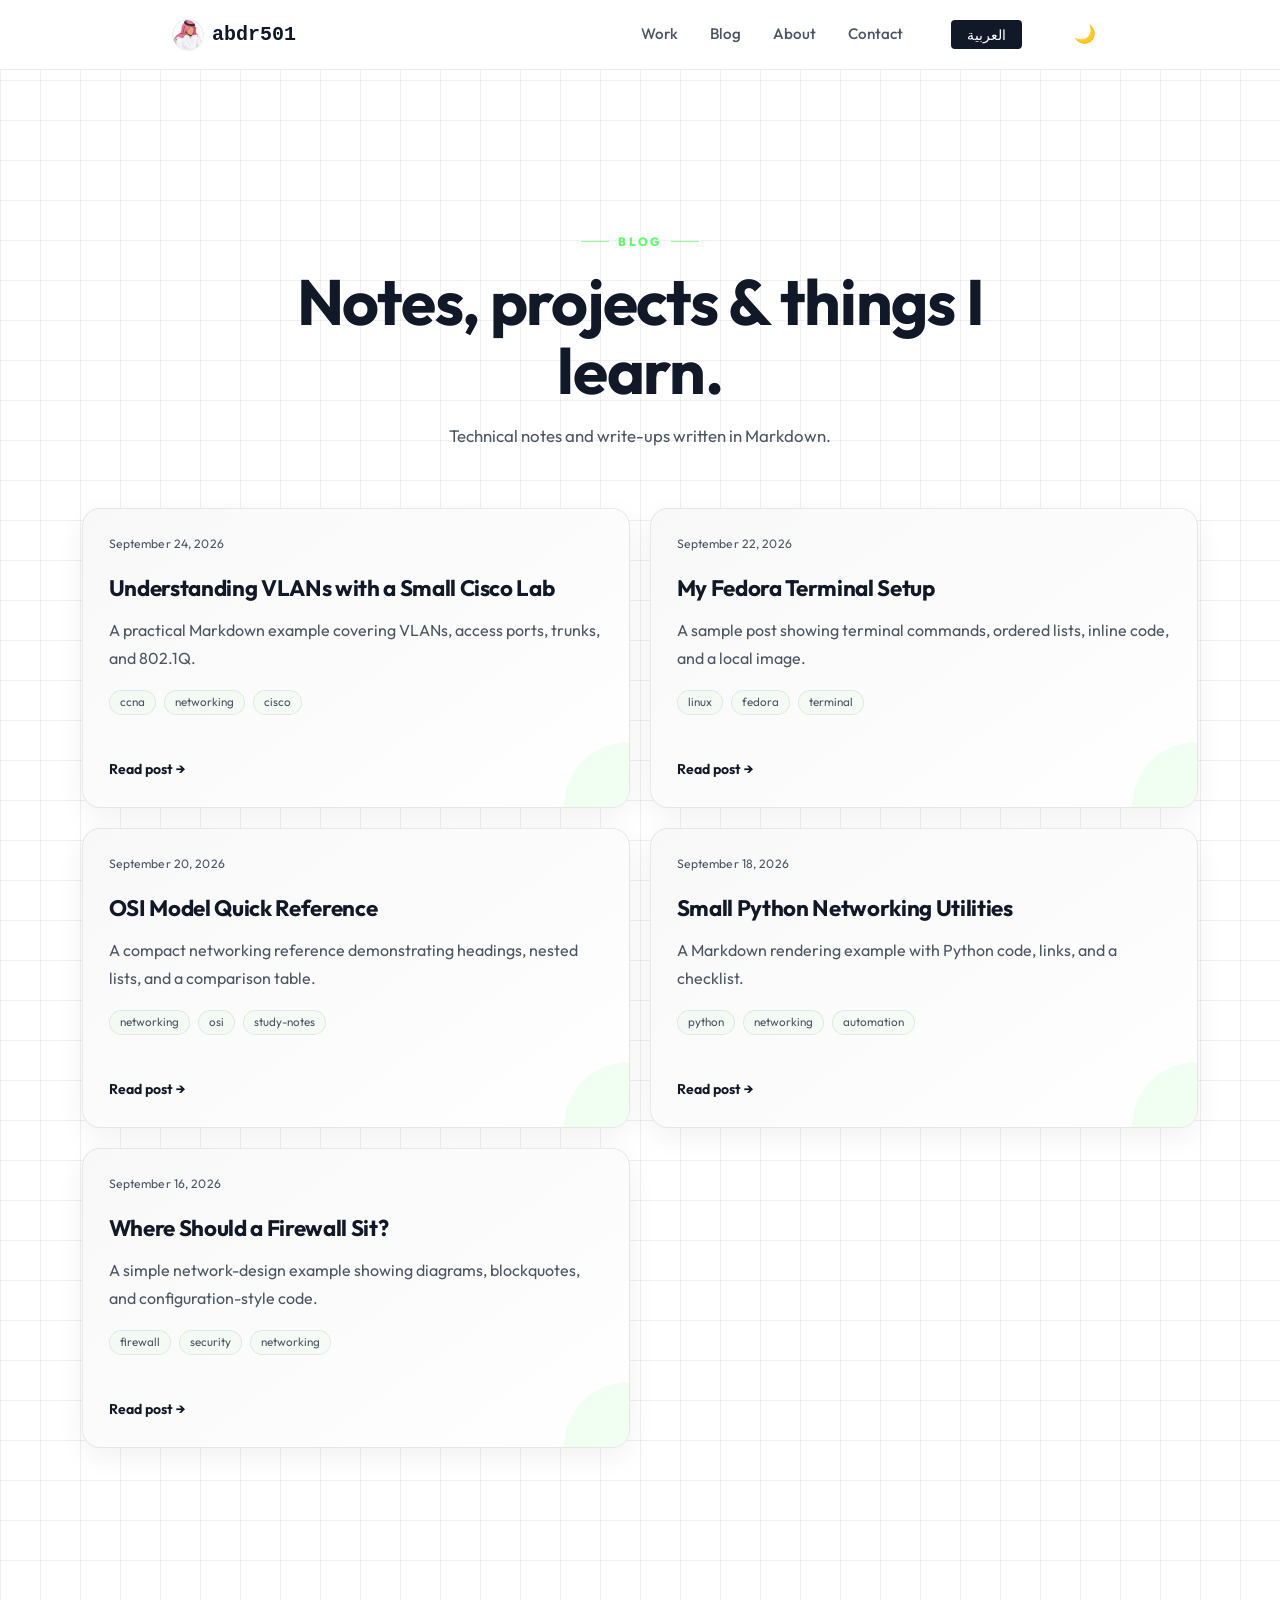
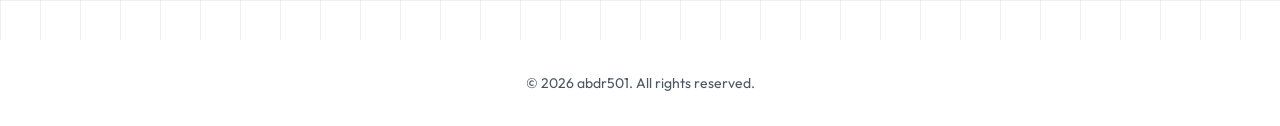
==== blog.html @ 3f8bfeb7 "add blog page and projects page to my website and some posts for testing" ====
<!DOCTYPE html>
<html lang="en" dir="ltr">
<head>
    <meta charset="UTF-8" />
    <meta name="viewport" content="width=device-width, initial-scale=1.0" />
    <meta name="description" content="Abdulrahman's technical blog." />
    <title>Blog — Abdulrahman Alenezi</title>
    <link rel="preconnect" href="https://fonts.googleapis.com" />
    <link rel="preconnect" href="https://fonts.gstatic.com" crossorigin />
    <link href="https://fonts.googleapis.com/css2?family=Outfit:wght@300;400;600;700&display=swap" rel="stylesheet" />
    <link rel="stylesheet" href="styles/style.css" />
    <link rel="stylesheet" href="styles/blog.css" />
    <script defer src="scripts/blog.js"></script>
</head>
<body class="blog-body">
    <header>
        <div class="container">
            <nav>
                <a href="index.html" class="logo">
                    <img src="images/me.png" alt="Abdulrahman Alenezi Logo" />
                    abdr501
                </a>
                <button id="menu-toggle" class="menu-toggle" aria-label="Toggle Menu">
                    <span></span>
                    <span></span>
                    <span></span>
                </button>
                <div class="nav-links">
                    <a href="projects.html" data-i18n="nav.work">Work</a>
                    <a href="blog.html" data-i18n="nav.blog" aria-current="page">Blog</a>
                    <a href="index.html#about" data-i18n="nav.about">About</a>
                    <a href="index.html#contact" data-i18n="nav.contact">Contact</a>
                    <button id="lang-toggle" class="btn btn-sm" style="margin-left: 1rem">
                        العربية
                    </button>
                    <button id="theme-toggle" class="btn" style="padding: 0.5rem 0.75rem; font-size: 1.1rem; margin-left: 0.5rem; background: transparent; color: var(--text-primary); box-shadow: none">
                        🌙
                    </button>
                </div>
            </nav>
        </div>
    </header>

    <main class="container blog-container">
        <section id="blog-list" class="blog-list-view">
            <div class="blog-heading">
                <p class="blog-eyebrow" data-i18n="blog.eyebrow">BLOG</p>
                <h1 data-i18n="blog.title">Notes, projects &amp; things I learn.</h1>
                <p data-i18n="blog.description">Technical notes and write-ups written in Markdown.</p>
            </div>
            <div id="posts-grid" class="posts-grid" aria-live="polite"></div>
        </section>

        <article id="post-view" class="post-view" hidden>
            <a class="back-to-blog" href="blog.html" data-i18n="blog.back">← Back to Blog</a>
            <div class="post-layout">
                <aside class="post-sidebar" aria-label="Table of contents">
                    <div class="post-sidebar-inner">
                        <p class="toc-label" data-i18n="blog.onThisPage">ON THIS PAGE</p>
                        <nav id="post-toc" class="post-toc"></nav>
                    </div>
                </aside>

                <div class="post-main">
                    <header id="post-header" class="post-header"></header>
                    <div id="post-content" class="markdown-body"></div>
                    <section id="recommended-posts" class="recommended-posts" aria-labelledby="recommended-posts-title" hidden>
                        <div class="recommended-heading">
                            <p class="blog-eyebrow" data-i18n="blog.recommendedEyebrow">RECOMMENDED</p>
                            <h2 id="recommended-posts-title" data-i18n="blog.recommendedTitle">Recommended Posts</h2>
                        </div>
                        <div id="recommended-posts-grid" class="posts-grid"></div>
                    </section>
                </div>
            </div>
        </article>
    </main>

    <footer>
        <div class="container">
            <p data-i18n="footer.copyright">
                © 2026 abdr501. All rights reserved.
            </p>
        </div>
    </footer>
</body>
</html>
---- styles/style.css ----
:root {
    --bg-color: #ffffff;
    --text-primary: #111827;
    --text-secondary: #4b5563;
    --accent-primary: #60fa71;
    --accent-secondary: #0f172a;
    --glass-bg: rgba(255, 255, 255, 0.7);
    --glass-border: rgba(0, 0, 0, 0.08);
    --card-radius: 8px;
    --font-main: 'Outfit', -apple-system, BlinkMacSystemFont, "Segoe UI", Roboto, sans-serif;
    --font-mono: 'SF Mono', 'Fira Code', Consolas, monospace;
    --font-arabic: 'IBM Plex Sans Arabic', 'Cairo', sans-serif;
    --transition-speed: 0.2s;
    --shadow-sm: 0 1px 2px 0 rgba(0, 0, 0, 0.05);
    --shadow-md: 0 4px 6px -1px rgba(0, 0, 0, 0.1), 0 2px 4px -1px rgba(0, 0, 0, 0.06);
    --grid-opacity: 0.06;
    --grid-size: 40px;
}

[data-theme="dark"] {
    --bg-color: #0a0a0a;
    --text-primary: #f3f4f6;
    --text-secondary: #9ca3af;
    --accent-primary: #60fa71;
    /* Lighter blue for dark mode */
    --accent-secondary: #f8fafc;
    --glass-bg: rgba(20, 20, 20, 0.7);
    --glass-border: rgba(255, 255, 255, 0.1);
    --shadow-sm: 0 1px 2px 0 rgba(255, 255, 255, 0.05);
    --shadow-md: 0 4px 6px -1px rgba(0, 0, 0, 0.3), 0 2px 4px -1px rgba(0, 0, 0, 0.1);
    --grid-opacity: 0.05;
    --grid-size: 40px;
}

* {
    box-sizing: border-box;
    margin: 0;
    padding: 0;
}

body {
    background-color: var(--bg-color);
    background-image:
        linear-gradient(to right, rgba(0, 0, 0, var(--grid-opacity)) 1px, transparent 1px),
        linear-gradient(to bottom, rgba(0, 0, 0, var(--grid-opacity)) 1px, transparent 1px);
    background-size: var(--grid-size) var(--grid-size);
    color: var(--text-primary);
    font-family: var(--font-main);
    line-height: 1.6;
    overflow-x: hidden;
    -webkit-font-smoothing: antialiased;
}

[lang="ar"] body {
    direction: rtl;
    font-family: var(--font-arabic);
}

[data-theme="dark"] body {
    background-image:
        linear-gradient(to right, rgba(255, 255, 255, var(--grid-opacity)) 1px, transparent 1px),
        linear-gradient(to bottom, rgba(255, 255, 255, var(--grid-opacity)) 1px, transparent 1px);
}

a {
    text-decoration: none;
    color: inherit;
    transition: color var(--transition-speed) ease;
}

ul {
    list-style: none;
}

/* Typography */
h1,
h2,
h3 {
    font-weight: 700;
    line-height: 1.2;
    letter-spacing: -0.02em;
}

h1 {
    font-size: 4rem;
    color: var(--text-primary);
    margin-bottom: 1rem;
}

h2 {
    font-size: 2.25rem;
    margin-bottom: 3rem;
    text-align: start;
    /* Updated to natural start alignment */
    display: block;
    margin-left: 0;
    margin-right: 0;
}


h2::after {
    content: '#';
    color: var(--accent-primary);
    margin-left: 0.25rem;
    font-size: 1.25em;
    /* Slightly larger */
    vertical-align: middle;
    /* Removed underline styles */
    position: static;
    width: auto;
    height: auto;
    background: none;
    opacity: 1;
}

[lang="ar"] h2::after {
    margin-right: 0.25rem;
    margin-left: 0;
}

/* Layout */
.container {
    max-width: 1000px;
    margin: 0 auto;
    padding: 0 2rem;
}

section {
    padding: 6rem 0;
}

/* Header */
header {
    position: fixed;
    top: 0;
    left: 0;
    width: 100%;
    z-index: 1000;
    padding: 1rem 0;
    background: rgba(255, 255, 255, 0.9);
    backdrop-filter: blur(12px);
    border-bottom: 1px solid var(--glass-border);
}

[data-theme="dark"] header {
    background: rgba(10, 10, 10, 0.9);
}

nav {
    display: flex;
    justify-content: space-between;
    align-items: center;
}

.logo {
    font-size: 1.25rem;
    font-weight: 700;
    color: var(--text-primary);
    font-family: var(--font-mono);
    display: flex;
    align-items: center;
    gap: 0.5rem;
}

.logo img {
    width: 32px;
    height: 32px;
    border-radius: 50%;
    border: 1px solid var(--glass-border);
}

.nav-links {
    display: flex;
    gap: 2rem;
    align-items: center;
}

/* Mobile Menu Toggle */
.menu-toggle {
    display: none;
    flex-direction: column;
    gap: 6px;
    background: transparent;
    border: none;
    cursor: pointer;
    padding: 0.5rem;
    z-index: 1001;
}

.menu-toggle span {
    display: block;
    width: 24px;
    height: 2px;
    background-color: var(--text-primary);
    transition: all 0.3s ease;
}

.menu-toggle.active span:nth-child(1) {
    transform: translateY(8px) rotate(45deg);
}

.menu-toggle.active span:nth-child(2) {
    opacity: 0;
}

.menu-toggle.active span:nth-child(3) {
    transform: translateY(-8px) rotate(-45deg);
}

.nav-links a {
    font-size: 0.95rem;
    font-weight: 500;
    color: var(--text-secondary);
    display: flex;
    align-items: center;
    /* Ensure contents are centered */
    height: 100%;
}

.nav-links a:hover {
    color: var(--accent-primary);
}

/* Hero Section */
/* Hero Section */
.hero {
    min-height: 100vh;
    display: flex;
    flex-direction: column;
    align-items: center;
    justify-content: center;
    gap: 3rem;
    padding-top: 80px;
    text-align: center;
}

[lang="ar"] .hero {
    flex-direction: column;
    /* Keep column layout for RTL */
}

.hero-image {
    width: 250px;
    height: 250px;
    border-radius: 10px;
    /* Reduced radius */
    overflow: hidden;
    /* border removed */
    box-shadow: 0 0 30px rgba(var(--accent-rgb), 0.2);
    order: -1;
    /* Ensure image is on top */
}

.hero-image img {
    width: 100%;
    height: 100%;
    object-fit: cover;
}

.hero-content {
    max-width: 800px;
    display: flex;
    flex-direction: column;
    align-items: center;
    gap: 10px;
}


[data-theme="dark"] .hero-image {
    border-color: #333;
}

.hero-content {
    max-width: 600px;
    text-align: left;
    order: 1;
    /* Content on left (visually start) */
}

[lang="ar"] .hero-content {
    text-align: right;
}

/* Buttons */
.btn {
    display: inline-block;
    padding: 0.75rem 2rem;
    background-color: var(--text-primary);
    color: white;
    border-radius: 6px;
    font-weight: 500;
    font-size: 1rem;
    transition: all var(--transition-speed) ease;
    border: none;
    cursor: pointer;
}

.btn:hover {
    background-color: var(--accent-primary);
    transform: translateY(-1px);
    box-shadow: var(--shadow-md);
}

[data-theme="dark"] .btn {
    background-color: var(--accent-primary);
    color: var(--bg-color);
}

[data-theme="dark"] .btn:hover {
    background-color: #3bfa81;
}

.btn-sm {
    padding: 0.4rem 1rem;
    font-size: 0.85rem;
    border-radius: 4px;
}

.project-links {
    display: flex;
    gap: 0.75rem;
    margin-top: 1.5rem;
}

/* Projects Grid */
.projects-grid {
    display: grid;
    grid-template-columns: repeat(auto-fit, minmax(320px, 1fr));
    gap: 2rem;
}

.project-card {
    background: rgba(255, 255, 255, 0.4);
    backdrop-filter: blur(14px);
    -webkit-backdrop-filter: blur(14px);
    border: 1px solid rgba(255, 255, 255, 0.5);
    border-radius: var(--card-radius);
    padding: 2.5rem;
    transition: all 0.5s cubic-bezier(0.23, 1, 0.32, 1);
    box-shadow: 0 8px 32px 0 rgba(31, 38, 135, 0.07);
    position: relative;
    overflow: hidden;
}

.project-card::before {
    content: '';
    position: absolute;
    top: 0;
    left: -100%;
    width: 100%;
    height: 100%;
    background: linear-gradient(90deg,
            transparent,
            rgba(255, 255, 255, 0.2),
            transparent);
    transition: 0.5s;
}

.project-card:hover::before {
    left: 100%;
}

.project-card:hover {
    transform: translateY(-12px) scale(1.03);
    box-shadow: 0 20px 40px rgba(0, 0, 0, 0.12);
    border-color: var(--accent-primary);
    background: rgba(255, 255, 255, 0.6);
}

[data-theme="dark"] .project-card {
    background: rgba(30, 30, 30, 0.3);
    border-color: rgba(255, 255, 255, 0.05);
    box-shadow: 0 8px 32px 0 rgba(0, 0, 0, 0.3);
}

[data-theme="dark"] .project-card::before {
    background: linear-gradient(90deg,
            transparent,
            rgba(255, 255, 255, 0.05),
            transparent);
}

[data-theme="dark"] .project-card:hover {
    border-color: var(--accent-primary);
    background: rgba(40, 40, 40, 0.5);
    box-shadow: 0 20px 40px rgba(0, 0, 0, 0.4);
}

.project-title {
    font-size: 1.25rem;
    margin-bottom: 0.75rem;
    font-family: var(--font-mono);
    color: var(--text-primary);
}

.project-desc {
    color: var(--text-secondary);
    margin-bottom: 1.5rem;
    font-size: 0.95rem;
}

.tags {
    display: flex;
    gap: 0.5rem;
    flex-wrap: wrap;
}

.tag {
    background: #f3f4f6;
    padding: 0.25rem 0.75rem;
    border-radius: 4px;
    font-size: 0.75rem;
    font-family: var(--font-mono);
    color: var(--text-secondary);
    border: 1px solid transparent;
}

[data-theme="dark"] .tag {
    background: #1f2937;
    color: #d1d5db;
}

[data-theme="dark"] .project-card:hover .tag {
    background: #374151;
    border-color: #4b5563;
}

.project-card:hover .tag {
    border-color: #e5e7eb;
    background: #fff;
}

/* Contact */
.contact {
    background: #f9fafb;
    border-top: 1px solid var(--glass-border);
    border-bottom: 1px solid var(--glass-border);
}

[data-theme="dark"] .contact {
    background: #0f0f0f;
    border-top: 1px solid var(--glass-border);
    border-bottom: 1px solid var(--glass-border);
}

.social-links {
    display: flex;
    justify-content: center;
    gap: 2rem;
    margin-top: 3rem;
    flex-wrap: wrap;
    /* Allow wrapping on small screens */
}

.social-link {
    font-size: 1.25rem;
    color: var(--text-secondary);
    font-weight: 500;
}

.social-link:hover {
    color: var(--accent-primary);
}

/* Footer */
footer {
    text-align: center;
    padding: 2rem 0;
    color: var(--text-secondary);
    font-size: 0.875rem;
    background: #ffffff;
}

[data-theme="dark"] footer {
    background: #0a0a0a;
}

/* Animations */
.fade-in {
    opacity: 0;
    transform: translateY(20px);
    transition: opacity 0.6s ease-out, transform 0.6s ease-out;
}

.visible {
    opacity: 1;
    transform: translateY(0);
}

/* Responsive */
@media (max-width: 768px) {
    .container {
        padding: 0 1.5rem;
    }

    h1 {
        font-size: 2.5rem;
    }

    h2 {
        font-size: 1.75rem;
        text-align: center;
    }

    [lang="ar"] h2 {
        text-align: center;
    }

    [lang="ar"] .hero {
        flex-direction: column;
        /* Mirror layout for RTL */
    }


    .menu-toggle {
        display: flex;
    }

    .nav-links {
        position: fixed;
        top: 0;
        left: 0;
        width: 100%;
        height: 100vh;
        background: rgba(255, 255, 255, 0.95);
        flex-direction: column;
        justify-content: center;
        align-items: center;
        gap: 3rem;
        padding: 2rem;
        transition: all 0.5s cubic-bezier(0.68, -0.55, 0.265, 1.55);
        z-index: 1000;
        backdrop-filter: blur(20px);
        -webkit-backdrop-filter: blur(20px);
        transform: translateY(-100%);
        opacity: 0;
        visibility: hidden;
    }

    [data-theme="dark"] .nav-links {
        background: rgba(10, 10, 10, 0.95);
    }

    [lang="ar"] .nav-links {
        right: auto;
        left: 0;
        transform: translateY(-100%);
    }

    .nav-links.active {
        transform: translateY(0);
        opacity: 1;
        visibility: visible;
    }

    [lang="ar"] .nav-links.active {
        transform: translateY(0);
    }

    .nav-links a {
        font-size: 2rem;
        font-weight: 700;
        width: auto;
        justify-content: center;
        opacity: 0;
        transform: translateY(20px);
        transition: 0.4s ease forwards;
        color: var(--text-primary);
    }

    .nav-links.active a {
        opacity: 1;
        transform: translateY(0);
    }

    /* Staggered animation for links */
    .nav-links.active a:nth-child(1) {
        transition-delay: 0.1s;
    }

    .nav-links.active a:nth-child(2) {
        transition-delay: 0.2s;
    }

    .nav-links.active a:nth-child(3) {
        transition-delay: 0.3s;
    }

    .nav-links.active button {
        transition-delay: 0.4s;
        opacity: 1;
        transform: translateY(0);
    }

    /* Hero styles are now global, but we can adjust sizing for mobile if needed */
    .hero {
        min-height: 80vh;
        padding: 6rem 1rem 2rem;
    }

    .hero h1 {
        font-size: 2.5rem;
    }

    .hero-image {
        width: 200px;
        height: 200px;
    }

    [lang="ar"] .hero-content {
        text-align: center;
    }
}



.project-slider,
.slider-thumbnails {
    direction: ltr;
}

.project-slider {
    position: relative;
    margin-bottom: 1.5rem;
}

.slider-wrapper {
    overflow: hidden;
    border-radius: 8px;
}

.slider-image {
    width: 100%;
    height: 220px;
    object-fit: contain;
    display: block;

    transition:
        opacity 0.35s ease,
        transform 0.35s ease;

    opacity: 1;
    transform: scale(1);
}

.slider-image.changing {
    opacity: .3;
    transform: scale(0.97);
}

.slider-btn {
    position: absolute;
    top: 45%;
    transform: translateY(-50%);

    width: 38px;
    height: 38px;

    border: none;
    border-radius: 50%;

    cursor: pointer;

    background: rgba(0,0,0,.5);
    color: white;

    font-size: 18px;
    z-index: 10;
}

.slider-btn:hover{
    background: rgba(0,0,0,.8);
}

.slider-btn.prev{
    left:10px;
}

.slider-btn.next{
    right:10px;
}

.slider-thumbnails{
    margin-top:12px;
    display:flex;
    gap:8px;
    justify-content:center;
    flex-wrap:wrap;
}

.slider-thumb{
    width:55px;
    height:40px;

    object-fit:cover;

    border-radius:6px;

    cursor:pointer;

    opacity:.45;

    transition:all .25s ease;

    border:2px solid transparent;
}

.slider-thumb:hover{
    opacity:.8;
}

.slider-thumb.active{
    opacity:1;
    transform:scale(1.08);
    border-color:var(--accent-primary);
}

/* Projects page */
.projects-page { padding-top: 9rem; min-height: calc(100vh - 100px); }
.projects-page-heading { margin-bottom: 3rem; }
.projects-page-heading h1 { margin-bottom: .75rem; }
.projects-page-heading p { color: var(--text-secondary); font-size: 1.05rem; }
.projects-view-all { display:flex; justify-content:center; margin-top:3rem; }
.slider-image { cursor: zoom-in; }
body.image-viewer-open { overflow:hidden; }
.image-viewer { position:fixed; inset:0; z-index:3000; display:flex; align-items:center; justify-content:center; padding:5vh 5vw; background:rgba(0,0,0,.82); opacity:0; visibility:hidden; transition:opacity .2s ease,visibility .2s ease; }
.image-viewer.active { opacity:1; visibility:visible; }
.image-viewer-stage { width:80vw; height:80vh; display:flex; align-items:center; justify-content:center; overflow:hidden; border-radius:10px; }
.image-viewer-stage img { max-width:100%; max-height:100%; width:auto; height:auto; object-fit:contain; transform-origin:center center; user-select:none; touch-action:none; cursor:default; transition:transform .15s ease; will-change:transform; }
.image-viewer-stage img.is-zoomed { cursor:grab; }
.image-viewer-stage img.dragging { cursor:grabbing; transition:none; }
.image-viewer-toolbar { position:absolute; top:1.25rem; left:50%; transform:translateX(-50%); display:flex; align-items:center; gap:.5rem; padding:.45rem; border:1px solid rgba(255,255,255,.15); border-radius:10px; background:rgba(20,20,20,.8); backdrop-filter:blur(12px); color:white; z-index:2; }
.image-viewer-btn { width:38px; height:38px; display:grid; place-items:center; border:0; border-radius:7px; background:transparent; color:white; font-size:1.35rem; line-height:1; cursor:pointer; }
.image-viewer-btn:hover { background:rgba(255,255,255,.14); }
#image-zoom-level { min-width:52px; text-align:center; font-family:var(--font-mono); font-size:.85rem; }
.image-viewer-close { margin-left:.35rem; font-size:1.6rem; }
@media (max-width:768px) {
    .projects-page { padding-top:7rem; }
    .projects-page-heading { text-align:center; }
    .image-viewer { padding:4rem 1rem 1rem; }
    .image-viewer-stage { width:92vw; height:82vh; }
    .image-viewer-toolbar { top:.75rem; }
}

/* Focus viewer thumbnails */
.image-viewer {
    flex-direction: column;
    gap: 14px;
}

.image-viewer-stage {
    flex: 0 0 72vh;
    height: 72vh;
}

.image-viewer-thumbnails {
    width: min(80vw, 1000px);
    display: flex;
    justify-content: center;
    align-items: center;
    gap: 8px;
    padding: 8px 10px;
    overflow-x: auto;
    overflow-y: hidden;
    border: 1px solid rgba(255,255,255,.12);
    border-radius: 10px;
    background: rgba(20,20,20,.72);
    backdrop-filter: blur(12px);
    scrollbar-width: thin;
}

.image-viewer-thumb {
    flex: 0 0 auto;
    width: 78px;
    height: 52px;
    padding: 0;
    overflow: hidden;
    border: 2px solid transparent;
    border-radius: 7px;
    background: transparent;
    opacity: .55;
    cursor: pointer;
    transition: opacity .2s ease, transform .2s ease, border-color .2s ease;
}

.image-viewer-thumb img {
    width: 100%;
    height: 100%;
    display: block;
    object-fit: cover;
}

.image-viewer-thumb:hover {
    opacity: .9;
    transform: translateY(-2px);
}

.image-viewer-thumb.active {
    opacity: 1;
    border-color: var(--accent-primary);
    transform: translateY(-2px);
}

@media (max-width: 768px) {
    .image-viewer-stage {
        flex-basis: 67vh;
        height: 67vh;
    }

    .image-viewer-thumbnails {
        width: 92vw;
        justify-content: flex-start;
    }

    .image-viewer-thumb {
        width: 64px;
        height: 44px;
    }
}
---- styles/blog.css ----
/* Blog listing */
.blog-body {
    --blog-panel: color-mix(in srgb, var(--bg-color) 94%, var(--text-primary));
    --blog-panel-soft: color-mix(in srgb, var(--bg-color) 88%, var(--text-primary));
    --blog-line: color-mix(in srgb, var(--glass-border) 80%, var(--text-primary));
}

.blog-container {
    max-width: 1180px;
    padding-top: 8rem;
    padding-bottom: 6rem;
}

.blog-list-view { min-height: calc(100vh - 10rem); }

.blog-heading {
    max-width: 820px;
    margin: 0 auto 3.5rem;
    text-align: center;
}

.blog-eyebrow {
    display: inline-flex;
    align-items: center;
    gap: .55rem;
    margin-bottom: 1rem;
    color: var(--accent-primary);
    font-size: .75rem;
    font-weight: 800;
    letter-spacing: .2em;
}

.blog-eyebrow::before,
.blog-eyebrow::after {
    content: "";
    width: 28px;
    height: 1px;
    background: currentColor;
    opacity: .7;
}

.blog-heading h1 { margin-bottom: 1rem; font-size: clamp(2.4rem, 6vw, 4rem); line-height: 1.08; }
.blog-heading > p:last-child { max-width: 620px; margin: 0 auto; color: var(--text-secondary); font-size: 1.05rem; line-height: 1.8; }

.posts-grid {
    display: grid;
    grid-template-columns: repeat(2, minmax(0, 1fr));
    gap: 1.25rem;
}

.post-card {
    position: relative;
    display: flex;
    flex-direction: column;
    min-height: 290px;
    padding: 1.75rem;
    overflow: hidden;
    border: 1px solid var(--glass-border);
    border-radius: 14px;
    background: var(--blog-card);
    box-shadow: var(--shadow-sm);
    transition: transform .22s ease, border-color .22s ease, box-shadow .22s ease;
}

.post-card::before {
    content: "";
    position: absolute;
    inset: 0 0 auto;
    height: 3px;
    background: var(--accent-primary);
    transform: scaleX(0);
    transform-origin: left;
    transition: transform .22s ease;
}

[dir="rtl"] .post-card::before {
    transform-origin: right;
}

.post-card:hover {
    transform: translateY(-4px);
    border-color: color-mix(in srgb, var(--accent-primary) 55%, var(--glass-border));
    box-shadow: var(--shadow-md);
}

.post-card:hover::before {
    transform: scaleX(1);
}

.post-card-meta {
    display: flex;
    gap: .65rem;
    flex-wrap: wrap;
    margin-bottom: 1.1rem;
    color: var(--text-secondary);
    font-size: .82rem;
}

.post-card-meta span + span::before {
    content: "·";
    margin-right: .65rem;
    opacity: .55;
}

[dir="rtl"] .post-card-meta span + span::before {
    margin-right: 0;
    margin-left: .65rem;
}

.post-card h2 {
    margin: 0 0 .8rem;
    font-size: 1.45rem;
    line-height: 1.3;
}

.post-card h2::after {
    display: none;
}

.post-card p {
    margin: 0;
    color: var(--text-secondary);
    line-height: 1.75;
}

.post-card-link {
    display: inline-flex;
    align-items: center;
    gap: .4rem;
    width: fit-content;
    margin-top: auto;
    padding-top: 1.5rem;
    color: var(--text-primary);
    font-weight: 650;
}

.post-card-link:hover {
    color: var(--accent-primary);
}

.post-tags {
    display: flex;
    gap: .45rem;
    flex-wrap: wrap;
    margin-top: 1.15rem;
}

.post-tag {
    padding: .28rem .65rem;
    border: 1px solid var(--glass-border);
    border-radius: 999px;
    background: transparent;
    color: var(--text-secondary);
    font-size: .73rem;
    line-height: 1.2;
}


/* Technical article / HTB-inspired layout */
.post-view { max-width: 1160px; margin: 0 auto; }

.back-to-blog {
    display: inline-flex;
    align-items: center;
    margin-bottom: 2.25rem;
    color: var(--text-secondary);
    font-size: .85rem;
    font-weight: 700;
    transition: color .2s ease;
}

.back-to-blog:hover { color: var(--accent-primary); }

.post-layout {
    display: grid;
    grid-template-columns: 220px minmax(0, 820px);
    justify-content: center;
    gap: 4rem;
    align-items: start;
}

.post-sidebar { min-width: 0; }
.post-sidebar-inner { position: sticky; top: 6.5rem; }
.toc-label { margin: 0 0 .85rem; color: var(--text-secondary); font-size: .68rem; font-weight: 800; letter-spacing: .15em; }
.post-toc { display: flex; flex-direction: column; border-inline-start: 1px solid var(--blog-line); }
.toc-link { position: relative; padding: .35rem .9rem; color: var(--text-secondary); font-size: .78rem; line-height: 1.45; text-decoration: none; transition: color .2s ease, border-color .2s ease; }
.toc-link:hover, .toc-link.active { color: var(--text-primary); }
.toc-link.active::before { content: ""; position: absolute; inset-block: 0; inset-inline-start: -1px; width: 2px; background: var(--accent-primary); }
.toc-h3 { padding-inline-start: 1.5rem; font-size: .74rem; }
.post-sidebar-inner.is-empty { display: none; }

.post-main { min-width: 0; }
.post-header { position: static !important; margin-bottom: 3rem; padding-bottom: 2rem; border-bottom: 1px solid var(--blog-line); }
.post-header h1 { max-width: 900px; margin: 0 0 1rem; font-size: clamp(2.2rem, 5vw, 3.8rem); line-height: 1.08; letter-spacing: -.025em; }
.post-header-meta { position: static !important; display: flex; gap: .65rem; flex-wrap: wrap; color: var(--text-secondary); font-size: .8rem; }
.post-header-meta span + span::before { content: "·"; margin-right: .65rem; opacity: .55; }
[dir="rtl"] .post-header-meta span + span::before { margin-right: 0; margin-left: .65rem; }
.post-description { max-width: 760px; margin: 1rem 0 0; color: var(--text-secondary); font-size: 1rem; line-height: 1.8; }
.post-header .post-tags { margin-top: 1.15rem; }

.markdown-body { font-size: 1.02rem; line-height: 1.9; color: var(--text-primary); }
.markdown-body > *:first-child { margin-top: 0; }
.markdown-body h1, .markdown-body h2, .markdown-body h3, .markdown-body h4 { scroll-margin-top: 7rem; margin-top: 2.8rem; margin-bottom: .95rem; line-height: 1.3; }
.markdown-body h1 { font-size: 2rem; }
.markdown-body h2 { font-size: 1.55rem; }
.markdown-body h2::after { display: none; }
.markdown-body h3 { font-size: 1.25rem; }
.markdown-body p, .markdown-body ul, .markdown-body ol, .markdown-body blockquote, .markdown-body pre, .markdown-body table { margin-bottom: 1.35rem; }
.markdown-body ul, .markdown-body ol { padding-inline-start: 1.5rem; }
.markdown-body li + li { margin-top: .35rem; }
.markdown-body hr { margin: 2.5rem 0; border: 0; border-top: 1px solid var(--blog-line); }
.markdown-body img { display: block; max-width: 100%; height: auto; margin: 2rem auto; border: 1px solid var(--blog-line); border-radius: 6px; box-shadow: none; }
.markdown-body a { color: var(--accent-primary); text-decoration: underline; text-underline-offset: 3px; }
.markdown-body blockquote { margin-inline: 0; padding: .9rem 1.1rem; border-inline-start: 3px solid var(--accent-primary); background: var(--blog-panel); color: var(--text-secondary); border-radius: 0 5px 5px 0; }
.markdown-body code { padding: .14rem .35rem; border: 1px solid var(--blog-line); border-radius: 4px; background: var(--blog-panel); font-family: var(--font-mono); font-size: .88em; }
.markdown-body pre { overflow-x: auto; padding: 1.15rem 1.2rem; border: 1px solid var(--blog-line); border-radius: 6px; background: var(--blog-panel); box-shadow: none; }
.markdown-body pre code { padding: 0; border: 0; background: transparent; }
.markdown-body table { width: 100%; border-collapse: collapse; display: block; overflow-x: auto; }
.markdown-body th, .markdown-body td { padding: .65rem .8rem; border: 1px solid var(--blog-line); text-align: start; }
.markdown-body th { background: var(--blog-panel); }
.post-error { padding: 1.25rem; border: 1px solid #c44; border-radius: 6px; color: var(--text-secondary); }

/* Keep the blog theme control icon-only and transparent. */
.blog-body .nav-links #theme-toggle { min-width: 46px; padding-inline: .9rem; background: transparent; box-shadow: none; }
.blog-body .nav-links #lang-toggle, .blog-body .nav-links #theme-toggle { cursor: pointer; }

@media (max-width: 900px) {
    .post-layout { grid-template-columns: 1fr; gap: 1.5rem; }
    .post-sidebar { order: -1; }
    .post-sidebar-inner { position: static; }
    .post-toc { max-height: 210px; overflow-y: auto; }
}

@media (max-width: 768px) {
    .blog-container { padding-top: 6.5rem; padding-bottom: 4rem; }
    .blog-heading { margin-bottom: 2.5rem; }
    .posts-grid { grid-template-columns: 1fr; }
    .post-card { min-height: 240px; }
    .post-view { width: 100%; }
    .post-header { margin-bottom: 2.25rem; }
    .post-header h1 { font-size: clamp(2rem, 10vw, 3rem); }
}

/* Syntax highlighting */
.markdown-body pre {
    background: var(--blog-panel) !important;
}
.markdown-body pre code.hljs,
.markdown-body pre code[class*="language-"] {
    display: block;
    overflow-x: auto;
    padding: 0;
    background: transparent;
}

/* Sticky, readable table of contents */
@media (min-width: 901px) {
    .post-sidebar-inner {
        position: sticky;
        top: 6.5rem;
        max-height: calc(100vh - 8rem);
    }

    .post-toc {
        max-height: calc(100vh - 11rem);
        overflow-y: auto;
        scrollbar-width: thin;
    }
}

/* Refined post cards */
.post-card {
    min-height: 300px;
    padding: 1.6rem;
    border-radius: 18px;
    background:
        linear-gradient(145deg,
            color-mix(in srgb, var(--blog-card) 96%, var(--accent-primary) 4%),
            var(--blog-card));
    box-shadow: 0 10px 30px color-mix(in srgb, var(--text-primary) 7%, transparent);
}

.post-card::after {
    content: "";
    position: absolute;
    width: 120px;
    height: 120px;
    right: -55px;
    bottom: -55px;
    border-radius: 50%;
    background: color-mix(in srgb, var(--accent-primary) 9%, transparent);
    pointer-events: none;
    transition: transform .25s ease, background .25s ease;
}

[dir="rtl"] .post-card::after {
    right: auto;
    left: -55px;
}

.post-card:hover::after {
    transform: scale(1.25);
    background: color-mix(in srgb, var(--accent-primary) 13%, transparent);
}

.post-card-meta {
    align-items: center;
    margin-bottom: 1.35rem;
}

.post-card h2 {
    font-size: 1.38rem;
    letter-spacing: -.015em;
}

.post-card p {
    display: -webkit-box;
    -webkit-box-orient: vertical;
    -webkit-line-clamp: 3;
    overflow: hidden;
}

.post-card-link {
    position: relative;
    z-index: 1;
    margin-top: auto;
    padding: .7rem 0 0;
}

.post-tags {
    position: relative;
    z-index: 1;
}

/* Refined post cards */
.post-card {
    min-height: 300px;
    padding: 1.6rem;
    border-radius: 18px;
    background:
        linear-gradient(145deg,
            color-mix(in srgb, var(--bg-color) 97%, var(--text-primary)),
            var(--bg-color));
    box-shadow: 0 8px 28px color-mix(in srgb, var(--text-primary) 6%, transparent);
}

.post-card::after {
    content: "";
    position: absolute;
    width: 130px;
    height: 130px;
    inset-inline-end: -65px;
    inset-block-end: -65px;
    border-radius: 50%;
    background: color-mix(in srgb, var(--accent-primary) 9%, transparent);
    pointer-events: none;
    transition: transform .3s ease, opacity .3s ease;
}

.post-card:hover::after {
    transform: scale(1.35);
    opacity: .8;
}

.post-card-meta {
    align-items: center;
    margin-bottom: 1.25rem;
    font-size: .76rem;
    letter-spacing: .01em;
}

.post-card h2 {
    font-size: 1.4rem;
    letter-spacing: -.015em;
}

.post-card p {
    display: -webkit-box;
    -webkit-box-orient: vertical;
    -webkit-line-clamp: 3;
    overflow: hidden;
}

.post-card-link {
    position: relative;
    z-index: 1;
    margin-top: auto;
    padding-top: 1.4rem;
    font-size: .88rem;
}

.post-tag {
    background: color-mix(in srgb, var(--accent-primary) 5%, transparent);
    transition: background .2s ease, border-color .2s ease, color .2s ease;
}

.post-card:hover .post-tag {
    border-color: color-mix(in srgb, var(--accent-primary) 28%, var(--glass-border));
}

/* Sticky table of contents */
.post-sidebar-inner {
    position: sticky;
    top: 6.5rem;
    max-height: calc(100vh - 8rem);
}

.post-toc {
    max-height: calc(100vh - 11rem);
    overflow-y: auto;
    scrollbar-width: thin;
}

.post-toc::-webkit-scrollbar {
    width: 4px;
}

.toc-link {
    border-inline-start: 2px solid transparent;
    padding-block: .42rem;
}

.toc-link.active {
    color: var(--accent-primary);
    font-weight: 700;
}

.toc-link.active::before {
    inset-inline-start: -2px;
    width: 2px;
}

/* Syntax highlighting */
.markdown-body pre code.hljs,
.markdown-body pre code {
    direction: ltr;
    display: block;
    color: var(--text-primary);
    background: transparent;
}

.markdown-body pre {
    position: relative;
    background: color-mix(in srgb, var(--bg-color) 92%, var(--text-primary));
}

.hljs-comment,
.hljs-quote {
    color: var(--text-secondary);
    font-style: italic;
}

.hljs-keyword,
.hljs-selector-tag,
.hljs-literal,
.hljs-name,
.hljs-built_in,
.hljs-type {
    color: var(--accent-primary);
}

.hljs-string,
.hljs-title,
.hljs-section,
.hljs-attribute,
.hljs-symbol,
.hljs-bullet,
.hljs-addition {
    color: #4ade80;
}

.hljs-number,
.hljs-variable,
.hljs-template-variable,
.hljs-link {
    color: #f59e0b;
}

.hljs-meta,
.hljs-regexp,
.hljs-deletion {
    color: #fb7185;
}

.hljs-function,
.hljs-title.function_,
.hljs-title.class_ {
    color: #60a5fa;
}

.hljs-params {
    color: var(--text-primary);
}

.hljs-emphasis {
    font-style: italic;
}

.hljs-strong {
    font-weight: 700;
}

@media (max-width: 900px) {
    .post-sidebar-inner {
        position: sticky;
        top: 5.5rem;
        max-height: none;
    }

    .post-toc {
        max-height: 220px;
    }
}

/* Post table of contents: keep the whole sidebar in view while reading. */
@media (min-width: 901px) {
    .post-layout {
        align-items: start;
    }

    .post-sidebar {
        position: sticky;
        top: 6.5rem;
        align-self: start;
        height: fit-content;
    }

    .post-sidebar-inner {
        position: static;
        max-height: calc(100vh - 8rem);
    }

    .post-toc {
        max-height: calc(100vh - 11rem);
        overflow-y: auto;
        scrollbar-width: thin;
    }
}

@media (max-width: 900px) {
    .post-sidebar {
        position: static;
    }
}


/* Recommended posts shown after the article. */
.recommended-posts {
    margin-top: 5rem;
    padding-top: 3rem;
    border-top: 1px solid var(--blog-line);
}

.recommended-heading {
    margin-bottom: 1.75rem;
}

.recommended-heading .blog-eyebrow {
    margin-bottom: .5rem;
}

.recommended-heading h2 {
    margin: 0;
    font-size: clamp(1.7rem, 3vw, 2.25rem);
    line-height: 1.2;
}

.recommended-posts .posts-grid {
    margin-top: 0;
}

@media (max-width: 700px) {
    .recommended-posts {
        margin-top: 3.5rem;
        padding-top: 2.25rem;
    }
}
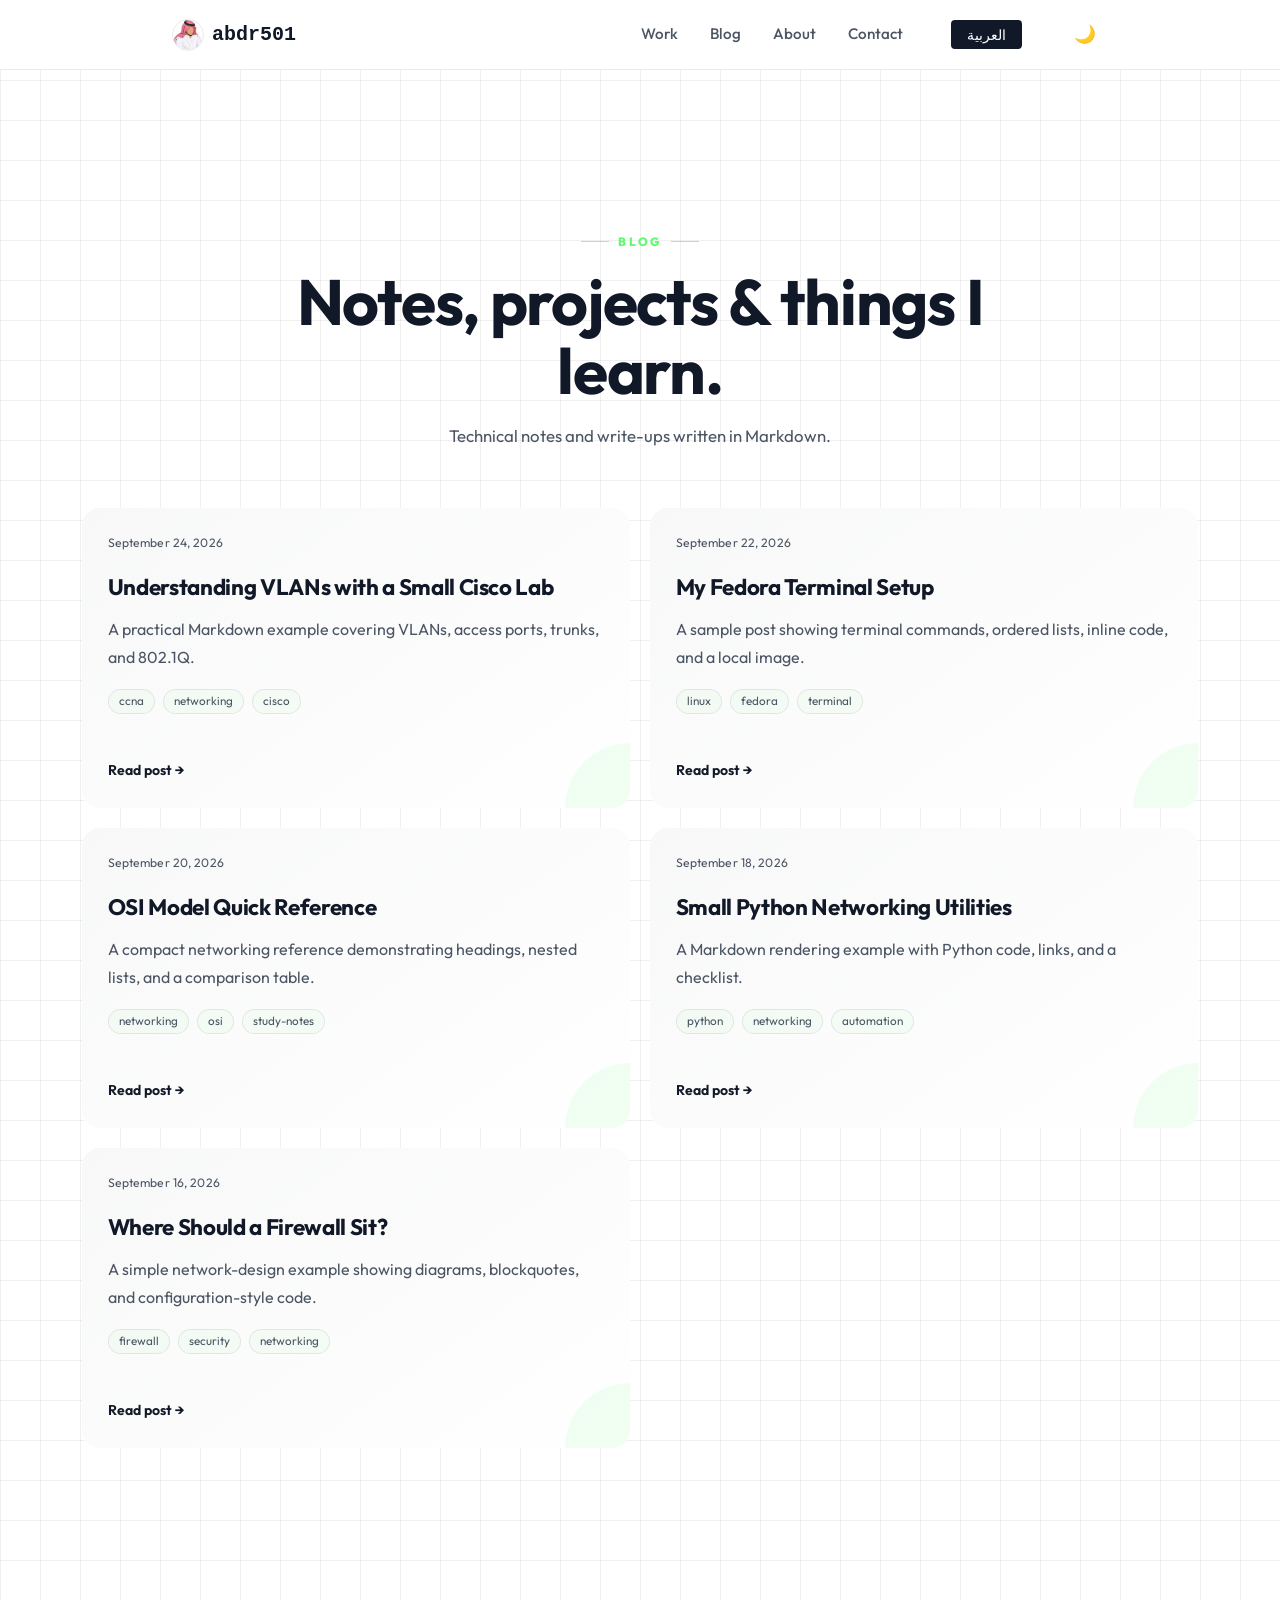
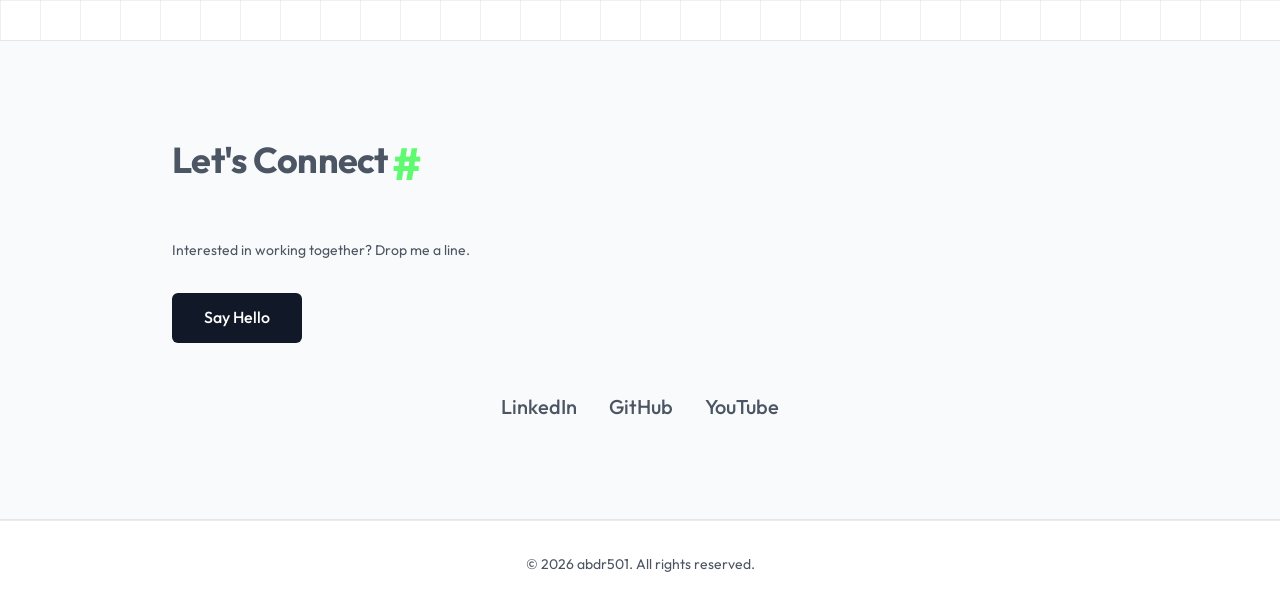
==== commit 05ffe98a: "update pages and animations and posts" ====
--- a/blog.html
+++ b/blog.html
@@ -74,13 +74,31 @@
                 </div>
             </div>
         </article>
+
+
     </main>
 
     <footer>
-        <div class="container">
-            <p data-i18n="footer.copyright">
-                © 2026 abdr501. All rights reserved.
-            </p>
+        <section id="contact" class="contact footer-contact">
+            <div class="container">
+                <h2 data-i18n="contact.title">Let's Connect</h2>
+                <p style="color: var(--text-secondary); margin-bottom: 2rem;" data-i18n="contact.subtitle">
+                    Interested in working together? Drop me a line.
+                </p>
+                <a href="mailto:abdulrahman.alenezi.0x@gmail.com" id="contact-email-btn" class="btn" data-i18n="contact.cta">Say Hello</a>
+                <div class="social-links">
+                    <a href="https://www.linkedin.com/in/abdulrahman-alenezi" class="social-link" target="_blank" rel="noopener" aria-label="LinkedIn">LinkedIn</a>
+                    <a href="https://github.com/abdr501" class="social-link" target="_blank" rel="noopener" aria-label="GitHub">GitHub</a>
+                    <a href="https://youtube.com/@abdr501" class="social-link" target="_blank" rel="noopener" aria-label="YouTube">YouTube</a>
+                </div>
+            </div>
+        </section>
+        <div class="footer-bottom">
+            <div class="container">
+                <p data-i18n="footer.copyright">
+                    © 2026 abdr501. All rights reserved.
+                </p>
+            </div>
         </div>
     </footer>
 </body>
--- a/styles/style.css
+++ b/styles/style.css
@@ -262,7 +262,6 @@
     display: flex;
     flex-direction: column;
     align-items: center;
-    gap: 10px;
 }
 
 
@@ -336,8 +335,8 @@
     border: 1px solid rgba(255, 255, 255, 0.5);
     border-radius: var(--card-radius);
     padding: 2.5rem;
-    transition: all 0.5s cubic-bezier(0.23, 1, 0.32, 1);
-    box-shadow: 0 8px 32px 0 rgba(31, 38, 135, 0.07);
+    transition: border-color 0.3s ease, background 0.3s ease;
+    box-shadow: none;
     position: relative;
     overflow: hidden;
 }
@@ -361,8 +360,6 @@
 }
 
 .project-card:hover {
-    transform: translateY(-12px) scale(1.03);
-    box-shadow: 0 20px 40px rgba(0, 0, 0, 0.12);
     border-color: var(--accent-primary);
     background: rgba(255, 255, 255, 0.6);
 }
@@ -370,7 +367,7 @@
 [data-theme="dark"] .project-card {
     background: rgba(30, 30, 30, 0.3);
     border-color: rgba(255, 255, 255, 0.05);
-    box-shadow: 0 8px 32px 0 rgba(0, 0, 0, 0.3);
+    box-shadow: none;
 }
 
 [data-theme="dark"] .project-card::before {
@@ -383,7 +380,6 @@
 [data-theme="dark"] .project-card:hover {
     border-color: var(--accent-primary);
     background: rgba(40, 40, 40, 0.5);
-    box-shadow: 0 20px 40px rgba(0, 0, 0, 0.4);
 }
 
 .project-title {
@@ -462,17 +458,59 @@
     color: var(--accent-primary);
 }
 
-/* Footer */
+/* Footer contact — visually identical to the home-page contact section */
 footer {
     text-align: center;
-    padding: 2rem 0;
+    padding: 0;
     color: var(--text-secondary);
     font-size: 0.875rem;
     background: #ffffff;
 }
 
+footer .footer-contact {
+    width: 100%;
+    margin: 0;
+    padding: 6rem 0;
+    text-align: initial;
+}
+
+footer .footer-contact .container {
+    width: 100%;
+}
+
+.footer-bottom {
+    padding: 2rem 0;
+    border-top: 1px solid var(--glass-border);
+}
+
+.footer-links {
+    display: flex;
+    justify-content: center;
+    align-items: center;
+    flex-wrap: wrap;
+    gap: 1.25rem;
+    margin-bottom: 1rem;
+}
+
+.footer-links a {
+    color: var(--text-secondary);
+    text-decoration: none;
+    font-weight: 600;
+    transition: color 0.2s ease;
+}
+
+.footer-links a:hover {
+    color: var(--accent-primary);
+}
+
 [data-theme="dark"] footer {
     background: #0a0a0a;
+}
+
+/* Home page footer keeps the original standalone copyright layout. */
+.home-page footer {
+    padding: 2rem 0;
+    border-top: 1px solid var(--glass-border);
 }
 
 /* Animations */
--- a/styles/blog.css
+++ b/styles/blog.css
@@ -55,11 +55,11 @@
     min-height: 290px;
     padding: 1.75rem;
     overflow: hidden;
-    border: 1px solid var(--glass-border);
+    border: 0;
     border-radius: 14px;
     background: var(--blog-card);
-    box-shadow: var(--shadow-sm);
-    transition: transform .22s ease, border-color .22s ease, box-shadow .22s ease;
+    box-shadow: none;
+    transition: transform .22s ease, background .22s ease;
 }
 
 .post-card::before {
@@ -79,8 +79,7 @@
 
 .post-card:hover {
     transform: translateY(-4px);
-    border-color: color-mix(in srgb, var(--accent-primary) 55%, var(--glass-border));
-    box-shadow: var(--shadow-md);
+    border-color: transparent;
 }
 
 .post-card:hover::before {
@@ -184,7 +183,7 @@
 .toc-label { margin: 0 0 .85rem; color: var(--text-secondary); font-size: .68rem; font-weight: 800; letter-spacing: .15em; }
 .post-toc { display: flex; flex-direction: column; border-inline-start: 1px solid var(--blog-line); }
 .toc-link { position: relative; padding: .35rem .9rem; color: var(--text-secondary); font-size: .78rem; line-height: 1.45; text-decoration: none; transition: color .2s ease, border-color .2s ease; }
-.toc-link:hover, .toc-link.active { color: var(--text-primary); }
+.toc-link:hover { color: var(--text-primary); }
 .toc-link.active::before { content: ""; position: absolute; inset-block: 0; inset-inline-start: -1px; width: 2px; background: var(--accent-primary); }
 .toc-h3 { padding-inline-start: 1.5rem; font-size: .74rem; }
 .post-sidebar-inner.is-empty { display: none; }
@@ -277,7 +276,7 @@
         linear-gradient(145deg,
             color-mix(in srgb, var(--blog-card) 96%, var(--accent-primary) 4%),
             var(--blog-card));
-    box-shadow: 0 10px 30px color-mix(in srgb, var(--text-primary) 7%, transparent);
+    box-shadow: none;
 }
 
 .post-card::after {
@@ -341,7 +340,7 @@
         linear-gradient(145deg,
             color-mix(in srgb, var(--bg-color) 97%, var(--text-primary)),
             var(--bg-color));
-    box-shadow: 0 8px 28px color-mix(in srgb, var(--text-primary) 6%, transparent);
+    box-shadow: none;
 }
 
 .post-card::after {
@@ -421,7 +420,7 @@
 }
 
 .toc-link.active {
-    color: var(--accent-primary);
+    color: var(--accent-primary) !important;
     font-weight: 700;
 }
 
@@ -433,10 +432,17 @@
 /* Syntax highlighting */
 .markdown-body pre code.hljs,
 .markdown-body pre code {
-    direction: ltr;
     display: block;
     color: var(--text-primary);
     background: transparent;
+}
+
+/* Fenced Markdown code blocks are always LTR, including Arabic posts. */
+.markdown-body pre,
+.markdown-body pre code {
+    direction: ltr;
+    text-align: left;
+    unicode-bidi: isolate;
 }
 
 .markdown-body pre {
@@ -575,3 +581,18 @@
         padding-top: 2.25rem;
     }
 }
+
+/* Fenced Markdown code blocks marked with {center} keep LTR direction and center their contents. */
+.markdown-body pre.code-center,
+.markdown-body pre.code-center code {
+    direction: ltr;
+    text-align: center;
+}
+
+/* Post TOC alignment */
+.post-toc {
+    display: flex;
+    flex-direction: column;
+    border-inline-start: 1px solid var(--blog-line);
+    align-items: start;
+}
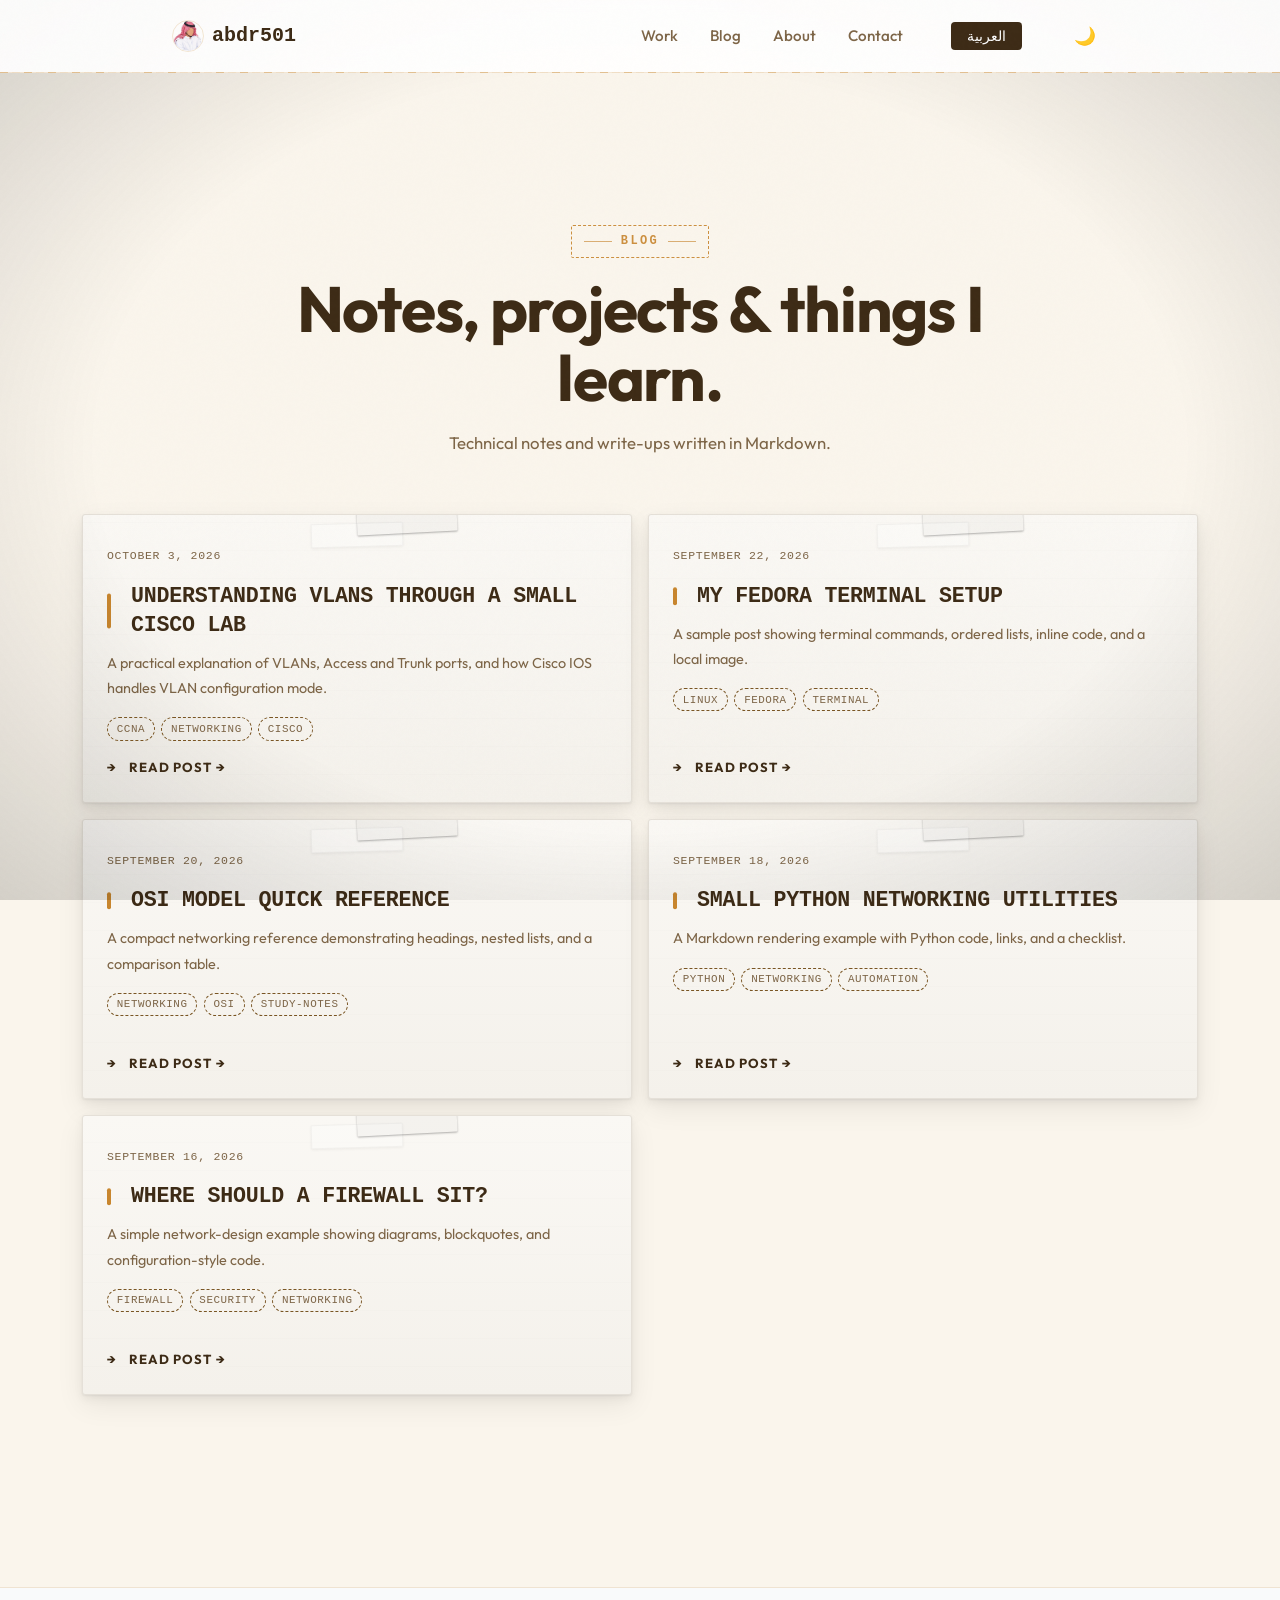
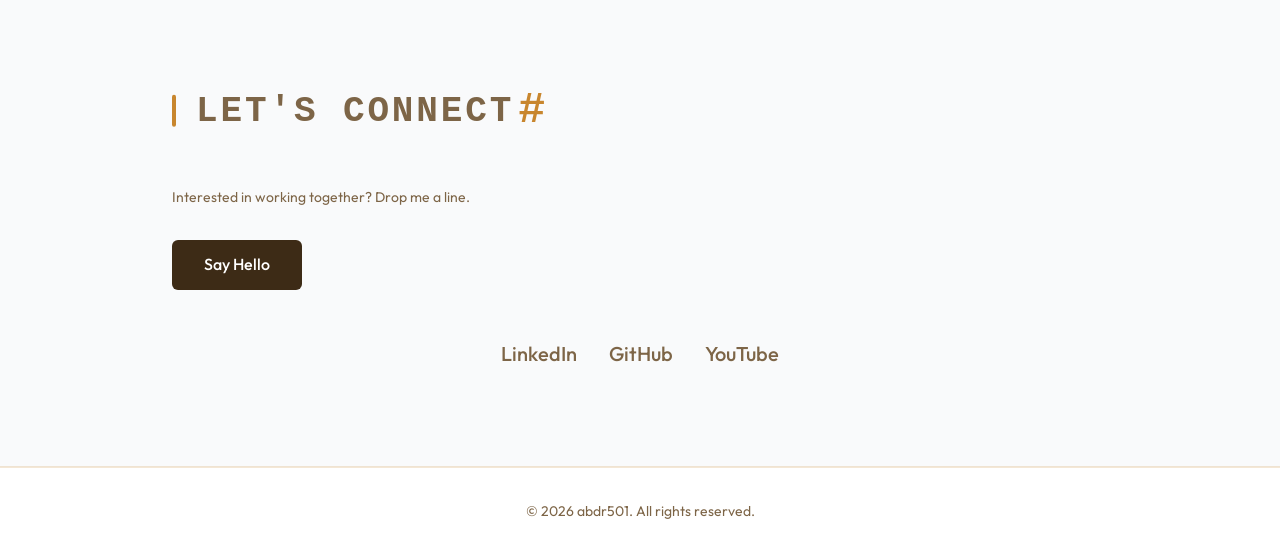
==== commit 8da69530: "try new theme" ====
--- a/blog.html
+++ b/blog.html
@@ -11,6 +11,21 @@
     <link rel="stylesheet" href="styles/style.css" />
     <link rel="stylesheet" href="styles/blog.css" />
     <script defer src="scripts/blog.js"></script>
+
+
+    <link rel="icon" type="image/png" sizes="32x32" href="images/me.png">
+    <link rel="apple-touch-icon" href="images/me.png">
+
+    <meta property="og:title" content="Abdulrahman Alenezi">
+    <meta property="og:description" content="Computer Networks | Linux | Cybersecurity | Frontend Development">
+    <meta property="og:image" content="https://abdr501.github.io/images/me.png">
+    <meta property="og:url" content="https://abdr501.github.io/">
+    <meta property="og:type" content="website">
+
+    <meta name="twitter:card" content="summary_large_image">
+    <meta name="twitter:title" content="Abdulrahman Alenezi">
+    <meta name="twitter:description" content="Computer Networks | Linux | Cybersecurity | Frontend Development">
+    <meta name="twitter:image" content="https://abdr501.github.io/images/me.png">
 </head>
 <body class="blog-body">
     <header>
@@ -48,6 +63,34 @@
                 <h1 data-i18n="blog.title">Notes, projects &amp; things I learn.</h1>
                 <p data-i18n="blog.description">Technical notes and write-ups written in Markdown.</p>
             </div>
+
+            <div class="blog-search-bar">
+                <div class="blog-search-input-wrap">
+                    <input
+                        id="blog-search-input"
+                        type="search"
+                        placeholder="Search posts..."
+                        aria-label="Search posts"
+                        autocomplete="off"
+                    />
+                    <button id="blog-search-clear" class="blog-search-clear" type="button" aria-label="Clear search" hidden>
+                        ×
+                    </button>
+                </div>
+
+                <div class="blog-search-filters">
+                    <div id="blog-tag-filters" class="blog-tag-filters" aria-label="Filter by tag"></div>
+                    <select id="blog-sort" class="blog-sort" aria-label="Sort posts">
+                        <option value="newest">Newest</option>
+                        <option value="oldest">Oldest</option>
+                        <option value="title-asc">Title A–Z</option>
+                        <option value="title-desc">Title Z–A</option>
+                    </select>
+                </div>
+
+                <p id="blog-search-status" class="blog-search-status" aria-live="polite" hidden></p>
+            </div>
+
             <div id="posts-grid" class="posts-grid" aria-live="polite"></div>
         </section>
 
--- a/styles/style.css
+++ b/styles/style.css
@@ -1,35 +1,50 @@
 :root {
-    --bg-color: #ffffff;
-    --text-primary: #111827;
-    --text-secondary: #4b5563;
-    --accent-primary: #60fa71;
-    --accent-secondary: #0f172a;
-    --glass-bg: rgba(255, 255, 255, 0.7);
-    --glass-border: rgba(0, 0, 0, 0.08);
+    --bg-color: #2b1f14;
+    --text-primary: #f0e6d3;
+    --text-secondary: #bfa888;
+    --accent-primary: #e8a84c;
+    --accent-secondary: #c07d35;
+    --glass-bg: rgba(43, 31, 20, 0.7);
+    --glass-border: rgba(232, 168, 76, 0.18);
     --card-radius: 8px;
     --font-main: 'Outfit', -apple-system, BlinkMacSystemFont, "Segoe UI", Roboto, sans-serif;
     --font-mono: 'SF Mono', 'Fira Code', Consolas, monospace;
     --font-arabic: 'IBM Plex Sans Arabic', 'Cairo', sans-serif;
     --transition-speed: 0.2s;
-    --shadow-sm: 0 1px 2px 0 rgba(0, 0, 0, 0.05);
+    --shadow-sm: 0 1px 2px 0 rgba(0, 0, 0, 0.3);
+    --shadow-md: 0 4px 6px -1px rgba(0, 0, 0, 0.4), 0 2px 4px -1px rgba(0, 0, 0, 0.2);
+    --grid-opacity: 0.04;
+    --grid-size: 40px;
+    --accent-rgb: 232, 168, 76;
+}
+
+[data-theme="dark"] {
+    --bg-color: #1e150d;
+    --text-primary: #f0e6d3;
+    --text-secondary: #bfa888;
+    --accent-primary: #e8a84c;
+    --accent-secondary: #c07d35;
+    --glass-bg: rgba(30, 21, 13, 0.7);
+    --glass-border: rgba(232, 168, 76, 0.15);
+    --shadow-sm: 0 1px 2px 0 rgba(0, 0, 0, 0.4);
+    --shadow-md: 0 4px 6px -1px rgba(0, 0, 0, 0.5), 0 2px 4px -1px rgba(0, 0, 0, 0.3);
+    --grid-opacity: 0.03;
+    --grid-size: 40px;
+}
+
+[data-theme="light"] {
+    --bg-color: #faf5ec;
+    --text-primary: #3d2b16;
+    --text-secondary: #7d6547;
+    --accent-primary: #c8862e;
+    --accent-secondary: #a06428;
+    --glass-bg: rgba(250, 245, 236, 0.7);
+    --glass-border: rgba(200, 134, 46, 0.2);
+    --shadow-sm: 0 1px 2px 0 rgba(0, 0, 0, 0.08);
     --shadow-md: 0 4px 6px -1px rgba(0, 0, 0, 0.1), 0 2px 4px -1px rgba(0, 0, 0, 0.06);
     --grid-opacity: 0.06;
     --grid-size: 40px;
-}
-
-[data-theme="dark"] {
-    --bg-color: #0a0a0a;
-    --text-primary: #f3f4f6;
-    --text-secondary: #9ca3af;
-    --accent-primary: #60fa71;
-    /* Lighter blue for dark mode */
-    --accent-secondary: #f8fafc;
-    --glass-bg: rgba(20, 20, 20, 0.7);
-    --glass-border: rgba(255, 255, 255, 0.1);
-    --shadow-sm: 0 1px 2px 0 rgba(255, 255, 255, 0.05);
-    --shadow-md: 0 4px 6px -1px rgba(0, 0, 0, 0.3), 0 2px 4px -1px rgba(0, 0, 0, 0.1);
-    --grid-opacity: 0.05;
-    --grid-size: 40px;
+    --accent-rgb: 200, 134, 46;
 }
 
 * {
@@ -40,10 +55,6 @@
 
 body {
     background-color: var(--bg-color);
-    background-image:
-        linear-gradient(to right, rgba(0, 0, 0, var(--grid-opacity)) 1px, transparent 1px),
-        linear-gradient(to bottom, rgba(0, 0, 0, var(--grid-opacity)) 1px, transparent 1px);
-    background-size: var(--grid-size) var(--grid-size);
     color: var(--text-primary);
     font-family: var(--font-main);
     line-height: 1.6;
@@ -57,9 +68,7 @@
 }
 
 [data-theme="dark"] body {
-    background-image:
-        linear-gradient(to right, rgba(255, 255, 255, var(--grid-opacity)) 1px, transparent 1px),
-        linear-gradient(to bottom, rgba(255, 255, 255, var(--grid-opacity)) 1px, transparent 1px);
+    background-image: none;
 }
 
 a {
@@ -239,16 +248,47 @@
     /* Keep column layout for RTL */
 }
 
+.hero-image-window {
+    position: relative;
+    width: 300px;
+    height: 300px;
+    margin-bottom: 1rem;
+    order: -1;
+}
+
+.hero-image-window::after {
+    content: "";
+    position: absolute;
+    bottom: -18px;
+    left: 50%;
+    transform: translateX(-50%);
+    width: 200px;
+    height: 30px;
+    background: radial-gradient(ellipse at center, rgba(0, 0, 0, 0.35) 0%, transparent 70%);
+    border-radius: 50%;
+    z-index: 0;
+    filter: blur(4px);
+}
+
+[data-theme="dark"] .hero-image-window::after {
+    background: radial-gradient(ellipse at center, rgba(0, 0, 0, 0.5) 0%, transparent 70%);
+}
+
 .hero-image {
-    width: 250px;
-    height: 250px;
-    border-radius: 10px;
-    /* Reduced radius */
+    position: relative;
+    width: 300px;
+    height: 300px;
+    border-radius: 50%;
     overflow: hidden;
-    /* border removed */
-    box-shadow: 0 0 30px rgba(var(--accent-rgb), 0.2);
-    order: -1;
-    /* Ensure image is on top */
+    z-index: 1;
+    transform: translateY(40px);
+    animation: heroRise 1s cubic-bezier(0.16, 1, 0.3, 1) 0.3s forwards;
+}
+
+@keyframes heroRise {
+    to {
+        transform: translateY(0);
+    }
 }
 
 .hero-image img {
@@ -326,60 +366,106 @@
     display: grid;
     grid-template-columns: repeat(auto-fit, minmax(320px, 1fr));
     gap: 2rem;
+    padding: 3rem;
+    background:
+        url("data:image/svg+xml,%3Csvg width='100' height='100' xmlns='http://www.w3.org/2000/svg'%3E%3Cfilter id='n'%3E%3CfeTurbulence type='fractalNoise' baseFrequency='0.9' numOctaves='4' stitchTiles='stitch'/%3E%3C/filter%3E%3Crect width='100' height='100' filter='url(%23n)' opacity='0.04'/%3E%3C/svg%3E"),
+        repeating-linear-gradient(0deg, transparent, transparent 2px, rgba(0,0,0,0.025) 2px, rgba(0,0,0,0.025) 4px),
+        repeating-linear-gradient(90deg, transparent, transparent 2px, rgba(0,0,0,0.025) 2px, rgba(0,0,0,0.025) 4px),
+        linear-gradient(135deg, #c49a6c 0%, #a87b4e 20%, #c49a6c 40%, #96683a 60%, #b8895c 80%, #a07448 100%);
+    border-radius: 4px;
+    box-shadow:
+        inset 0 3px 10px rgba(0, 0, 0, 0.35),
+        inset 0 -2px 5px rgba(255, 255, 255, 0.08),
+        0 6px 20px rgba(0, 0, 0, 0.25),
+        0 2px 6px rgba(0, 0, 0, 0.15);
+    position: relative;
+    border: 12px solid #5c3d1e;
+    outline: 2px solid #3d2810;
+    outline-offset: -14px;
+}
+
+.projects-grid::before {
+    content: "";
+    position: absolute;
+    inset: 0;
+    background:
+        radial-gradient(ellipse at 20% 30%, rgba(0,0,0,0.06) 0%, transparent 50%),
+        radial-gradient(ellipse at 80% 70%, rgba(0,0,0,0.05) 0%, transparent 50%),
+        radial-gradient(ellipse at 50% 50%, rgba(255,255,255,0.02) 0%, transparent 70%);
+    pointer-events: none;
+    z-index: 0;
+}
+
+.projects-grid > * {
+    position: relative;
+    z-index: 1;
 }
 
 .project-card {
-    background: rgba(255, 255, 255, 0.4);
-    backdrop-filter: blur(14px);
-    -webkit-backdrop-filter: blur(14px);
-    border: 1px solid rgba(255, 255, 255, 0.5);
-    border-radius: var(--card-radius);
-    padding: 2.5rem;
-    transition: border-color 0.3s ease, background 0.3s ease;
-    box-shadow: none;
+    background: #faf6ee;
+    border: 1px solid #e8e0d0;
+    border-radius: 3px;
+    padding: 1.5rem;
+    transition: transform 0.35s cubic-bezier(0.25, 0.46, 0.45, 0.94), box-shadow 0.35s ease;
+    box-shadow:
+        2px 3px 6px rgba(0, 0, 0, 0.25),
+        1px 1px 2px rgba(0, 0, 0, 0.15);
     position: relative;
     overflow: hidden;
+    perspective: 800px;
+    transform-style: preserve-3d;
 }
 
 .project-card::before {
-    content: '';
+    content: "";
     position: absolute;
-    top: 0;
-    left: -100%;
-    width: 100%;
-    height: 100%;
-    background: linear-gradient(90deg,
-            transparent,
-            rgba(255, 255, 255, 0.2),
-            transparent);
-    transition: 0.5s;
-}
-
-.project-card:hover::before {
-    left: 100%;
+    top: -8px;
+    left: 50%;
+    transform: translateX(-50%);
+    width: 18px;
+    height: 18px;
+    border-radius: 50%;
+    background: radial-gradient(circle at 35% 35%, #ff6b6b, #cc2929 60%, #8b0000);
+    box-shadow:
+        0 3px 6px rgba(0, 0, 0, 0.4),
+        inset 0 -2px 3px rgba(0, 0, 0, 0.3),
+        inset 0 1px 2px rgba(255, 255, 255, 0.3);
+    z-index: 10;
+}
+
+.project-card::after {
+    content: "";
+    position: absolute;
+    top: 2px;
+    left: 50%;
+    transform: translateX(-50%);
+    width: 6px;
+    height: 6px;
+    border-radius: 50%;
+    background: radial-gradient(circle at 40% 40%, #fff, #ccc);
+    z-index: 11;
+    opacity: 0.6;
 }
 
 .project-card:hover {
-    border-color: var(--accent-primary);
-    background: rgba(255, 255, 255, 0.6);
+    transform: rotateY(6deg) rotateX(2deg) translateY(-4px);
+    box-shadow:
+        8px 12px 24px rgba(0, 0, 0, 0.3),
+        3px 4px 8px rgba(0, 0, 0, 0.2);
 }
 
 [data-theme="dark"] .project-card {
-    background: rgba(30, 30, 30, 0.3);
-    border-color: rgba(255, 255, 255, 0.05);
-    box-shadow: none;
-}
-
-[data-theme="dark"] .project-card::before {
-    background: linear-gradient(90deg,
-            transparent,
-            rgba(255, 255, 255, 0.05),
-            transparent);
+    background: #2a2118;
+    border-color: #3d2f1e;
+    box-shadow:
+        2px 3px 6px rgba(0, 0, 0, 0.4),
+        1px 1px 2px rgba(0, 0, 0, 0.25);
 }
 
 [data-theme="dark"] .project-card:hover {
-    border-color: var(--accent-primary);
-    background: rgba(40, 40, 40, 0.5);
+    box-shadow:
+        8px 12px 24px rgba(0, 0, 0, 0.5),
+        3px 4px 8px rgba(0, 0, 0, 0.3);
 }
 
 .project-title {
@@ -560,23 +646,23 @@
         left: 0;
         width: 100%;
         height: 100vh;
-        background: rgba(255, 255, 255, 0.95);
+        background: rgba(255, 255, 255, 0.85);
         flex-direction: column;
-        justify-content: center;
+        justify-content: flex-start;
         align-items: center;
-        gap: 3rem;
-        padding: 2rem;
-        transition: all 0.5s cubic-bezier(0.68, -0.55, 0.265, 1.55);
+        gap: 2rem;
+        padding: 4rem 2rem;
+        transition: all 0.6s cubic-bezier(0.16, 1, 0.3, 1);
         z-index: 1000;
-        backdrop-filter: blur(20px);
-        -webkit-backdrop-filter: blur(20px);
+        backdrop-filter: blur(24px) saturate(180%);
+        -webkit-backdrop-filter: blur(24px) saturate(180%);
         transform: translateY(-100%);
         opacity: 0;
         visibility: hidden;
     }
 
     [data-theme="dark"] .nav-links {
-        background: rgba(10, 10, 10, 0.95);
+        background: rgba(10, 10, 10, 0.85);
     }
 
     [lang="ar"] .nav-links {
@@ -585,6 +671,28 @@
         transform: translateY(-100%);
     }
 
+    .nav-links::before {
+        content: "";
+        position: absolute;
+        top: -50%;
+        right: -50%;
+        width: 100%;
+        height: 100%;
+        background: radial-gradient(circle, rgba(var(--accent-rgb), 0.08) 0%, transparent 70%);
+        pointer-events: none;
+    }
+
+    .nav-links::after {
+        content: "";
+        position: absolute;
+        bottom: -30%;
+        left: -30%;
+        width: 80%;
+        height: 80%;
+        background: radial-gradient(circle, rgba(var(--accent-rgb), 0.05) 0%, transparent 70%);
+        pointer-events: none;
+    }
+
     .nav-links.active {
         transform: translateY(0);
         opacity: 1;
@@ -596,38 +704,88 @@
     }
 
     .nav-links a {
-        font-size: 2rem;
+        font-size: 1.75rem;
         font-weight: 700;
         width: auto;
         justify-content: center;
         opacity: 0;
-        transform: translateY(20px);
-        transition: 0.4s ease forwards;
+        transform: translateY(30px) scale(0.95);
+        transition: 0.5s cubic-bezier(0.16, 1, 0.3, 1) forwards;
         color: var(--text-primary);
+        position: relative;
+        padding: 0.5rem 1rem;
+        border-radius: 12px;
+        height: 100px;
+    }
+
+    .nav-links a::after {
+        content: "";
+        position: absolute;
+        bottom: 0;
+        left: 50%;
+        width: 0;
+        height: 3px;
+        background: linear-gradient(90deg, var(--accent), var(--accent-secondary, var(--accent)));
+        border-radius: 2px;
+        transition: all 0.4s cubic-bezier(0.16, 1, 0.3, 1);
+        transform: translateX(-50%);
+    }
+
+    .nav-links a:hover::after {
+        width: 60%;
+    }
+
+    .nav-links a:hover {
+        color: var(--accent);
+        background: rgba(var(--accent-rgb), 0.06);
     }
 
     .nav-links.active a {
         opacity: 1;
-        transform: translateY(0);
+        transform: translateY(0) scale(1);
     }
 
     /* Staggered animation for links */
     .nav-links.active a:nth-child(1) {
-        transition-delay: 0.1s;
+        transition-delay: 0.15s;
     }
 
     .nav-links.active a:nth-child(2) {
-        transition-delay: 0.2s;
+        transition-delay: 0.25s;
     }
 
     .nav-links.active a:nth-child(3) {
-        transition-delay: 0.3s;
-    }
-
-    .nav-links.active button {
-        transition-delay: 0.4s;
+        transition-delay: 0.35s;
+    }
+
+    .nav-links.active a:nth-child(4) {
+        transition-delay: 0.45s;
+    }
+
+    .mobile-nav-buttons {
+        display: flex;
+        flex-direction: row;
+        align-items: center;
+        gap: 1rem;
+        margin-top: 1rem;
+    }
+
+    .mobile-nav-buttons button {
+        opacity: 0;
+        transform: translateY(30px) scale(0.95);
+        transition: 0.5s cubic-bezier(0.16, 1, 0.3, 1) forwards;
+    }
+
+    .nav-links.active .mobile-nav-buttons button:nth-child(1) {
+        transition-delay: 0.6s;
         opacity: 1;
-        transform: translateY(0);
+        transform: translateY(0) scale(1);
+    }
+
+    .nav-links.active .mobile-nav-buttons button:nth-child(2) {
+        transition-delay: 0.7s;
+        opacity: 1;
+        transform: translateY(0) scale(1);
     }
 
     /* Hero styles are now global, but we can adjust sizing for mobile if needed */
@@ -641,8 +799,8 @@
     }
 
     .hero-image {
-        width: 200px;
-        height: 200px;
+        width: 300px;
+        height: 300px;
     }
 
     [lang="ar"] .hero-content {
@@ -655,6 +813,361 @@
 .project-slider,
 .slider-thumbnails {
     direction: ltr;
+}
+
+/* ============================================
+   INVESTIGATOR THEME DESIGN ELEMENTS
+   ============================================ */
+
+/* Dark vignette overlay for moody atmosphere */
+body::before {
+    content: "";
+    position: fixed;
+    inset: 0;
+    background: radial-gradient(ellipse at center, transparent 50%, rgba(0, 0, 0, 0.4) 100%);
+    pointer-events: none;
+    z-index: 1;
+}
+
+[data-theme="light"] body::before {
+    background: radial-gradient(ellipse at center, transparent 60%, rgba(0, 0, 0, 0.15) 100%);
+}
+
+/* Typewriter-style section headings */
+h2 {
+    font-family: var(--font-mono);
+    text-transform: uppercase;
+    letter-spacing: 0.08em;
+    position: relative;
+    padding-left: 1.5rem;
+}
+
+[lang="ar"] h2 {
+    padding-left: 0;
+    padding-right: 1.5rem;
+}
+
+h2::before {
+    content: "";
+    position: absolute;
+    left: 0;
+    top: 50%;
+    transform: translateY(-50%);
+    width: 4px;
+    height: 60%;
+    background: var(--accent-primary);
+    border-radius: 2px;
+}
+
+[lang="ar"] h2::before {
+    left: auto;
+    right: 0;
+}
+
+/* Case file style cards */
+.card,
+.project-card,
+.post-card {
+    position: relative;
+}
+
+/* Redacted text effect on hover for descriptions */
+.hero-subtitle,
+.section-description {
+    position: relative;
+}
+
+/* Stamp effect for accents */
+.btn-primary,
+.btn[class*="primary"] {
+    position: relative;
+    overflow: hidden;
+}
+
+.btn-primary::after,
+.btn[class*="primary"]::after {
+    content: "";
+    position: absolute;
+    inset: 0;
+    background: repeating-linear-gradient(
+        45deg,
+        transparent,
+        transparent 2px,
+        rgba(255, 255, 255, 0.03) 2px,
+        rgba(255, 255, 255, 0.03) 4px
+    );
+    pointer-events: none;
+}
+
+/* Magnifying glass cursor on interactive elements */
+a,
+button,
+.post-card,
+.project-card {
+    cursor: pointer;
+}
+
+/* Evidence tag style for labels */
+.eyebrow,
+.section-eyebrow,
+.blog-eyebrow {
+    display: inline-flex;
+    align-items: center;
+    gap: 0.5rem;
+    font-family: var(--font-mono);
+    font-size: 0.75rem;
+    font-weight: 700;
+    letter-spacing: 0.2em;
+    text-transform: uppercase;
+    color: var(--accent-primary);
+    padding: 0.35rem 0.75rem;
+    border: 1px dashed var(--accent-primary);
+    border-radius: 2px;
+    opacity: 0.9;
+}
+
+/* Dotted connection lines between sections */
+section {
+    position: relative;
+}
+
+/* Confidential watermark effect */
+.hero::after {
+    content: "CONFIDENTIAL";
+    position: absolute;
+    bottom: 2rem;
+    right: 2rem;
+    font-family: var(--font-mono);
+    font-size: 0.65rem;
+    letter-spacing: 0.3em;
+    color: var(--text-secondary);
+    opacity: 0.15;
+    transform: rotate(-5deg);
+    pointer-events: none;
+    border: 1px solid var(--text-secondary);
+    padding: 0.25rem 0.5rem;
+    border-radius: 2px;
+}
+
+[lang="ar"] .hero::after {
+    right: auto;
+    left: 2rem;
+    transform: rotate(5deg);
+}
+
+/* Typewriter cursor blink on hero title */
+.hero h1::after {
+    content: "|";
+    color: var(--accent-primary);
+    animation: blink 1s step-end infinite;
+    margin-left: 2px;
+}
+
+@keyframes blink {
+    0%, 100% { opacity: 1; }
+    50% { opacity: 0; }
+}
+
+/* Case number style for project cards */
+.post-card::before {
+    content: "CASE #" attr(data-case);
+    position: absolute;
+    top: 0.75rem;
+    right: 0.75rem;
+    font-family: var(--font-mono);
+    font-size: 0.6rem;
+    letter-spacing: 0.15em;
+    color: var(--text-secondary);
+    opacity: 0.5;
+    z-index: 1;
+}
+
+[dir="rtl"] .post-card::before {
+    right: auto;
+    left: 0.75rem;
+}
+
+/* Fingerprint pattern overlay for header */
+header::after {
+    content: "";
+    position: absolute;
+    bottom: -1px;
+    left: 0;
+    right: 0;
+    height: 1px;
+    background: repeating-linear-gradient(
+        90deg,
+        var(--accent-primary) 0px,
+        var(--accent-primary) 8px,
+        transparent 8px,
+        transparent 12px,
+        var(--glass-border) 12px,
+        var(--glass-border) 20px,
+        transparent 20px,
+        transparent 24px
+    );
+    opacity: 0.4;
+}
+
+/* String/corkboard line connecting nav items */
+.nav-links a {
+    position: relative;
+}
+
+.nav-links a::before {
+    content: "";
+    position: absolute;
+    bottom: -4px;
+    left: 0;
+    width: 0;
+    height: 1px;
+    background: var(--accent-primary);
+    transition: width 0.3s ease;
+}
+
+.nav-links a:hover::before {
+    width: 100%;
+}
+
+/* Redacted text effect */
+.redacted {
+    background: var(--text-primary);
+    color: transparent;
+    border-radius: 2px;
+    padding: 0 0.25rem;
+    user-select: none;
+    transition: all 0.3s ease;
+}
+
+.redacted:hover {
+    background: transparent;
+    color: var(--text-primary);
+}
+
+/* Evidence marker for list items */
+ul li::marker {
+    content: "▸ ";
+    color: var(--accent-primary);
+}
+
+[dir="rtl"] ul li::marker {
+    content: "� ";
+}
+
+/* File folder tab style for section headers */
+.section-header {
+    position: relative;
+    padding-top: 1.5rem;
+}
+
+.section-header::before {
+    content: "";
+    position: absolute;
+    top: 0;
+    left: 0;
+    width: 60px;
+    height: 4px;
+    background: var(--accent-primary);
+    border-radius: 0 0 2px 2px;
+}
+
+/* Magnifying glass icon on search */
+input[type="search"] {
+    position: relative;
+}
+
+/* Stamp rotation on buttons */
+.btn {
+    transition: all 0.25s ease;
+}
+
+.btn:hover {
+    transform: rotate(-1deg) scale(1.02);
+}
+
+/* Dossier-style info panels */
+.info-panel,
+.about-content,
+.contact-info {
+    position: relative;
+    padding: 1.5rem;
+    border: 1px solid var(--glass-border);
+    border-radius: var(--card-radius);
+    background: var(--glass-bg);
+}
+
+.info-panel::before,
+.about-content::before,
+.contact-info::before {
+    content: "";
+    position: absolute;
+    top: 0;
+    left: 1rem;
+    right: 1rem;
+    height: 1px;
+    background: linear-gradient(90deg, transparent, var(--accent-primary), transparent);
+    opacity: 0.3;
+}
+
+/* Clipboard clip on cards */
+.post-card::after {
+    content: "";
+    position: absolute;
+    top: -6px;
+    left: 50%;
+    transform: translateX(-50%);
+    width: 40px;
+    height: 12px;
+    background: linear-gradient(180deg, #8b8b8b, #6b6b6b);
+    border-radius: 2px 2px 0 0;
+    box-shadow: 0 1px 2px rgba(0, 0, 0, 0.3);
+    z-index: 2;
+}
+
+/* Night mode toggle special styling */
+#theme-toggle {
+    border-radius: 50% !important;
+    width: 40px;
+    height: 40px;
+    display: flex;
+    align-items: center;
+    justify-content: center;
+    padding: 0 !important;
+}
+
+/* Classified stamp animation */
+@keyframes stamp {
+    0% { transform: scale(2) rotate(-15deg); opacity: 0; }
+    50% { transform: scale(0.9) rotate(-5deg); opacity: 1; }
+    100% { transform: scale(1) rotate(-5deg); opacity: 0.15; }
+}
+
+/* Subtle paper grain texture */
+body::after {
+    content: "";
+    position: fixed;
+    inset: 0;
+    opacity: 0.015;
+    pointer-events: none;
+    z-index: 9999;
+    background-image: url("data:image/svg+xml,%3Csvg viewBox='0 0 256 256' xmlns='http://www.w3.org/2000/svg'%3E%3Cfilter id='noise'%3E%3CfeTurbulence type='fractalNoise' baseFrequency='0.9' numOctaves='4' stitchTiles='stitch'/%3E%3C/filter%3E%3Crect width='100%25' height='100%25' filter='url(%23noise)'/%3E%3C/svg%3E");
+}
+
+/* Responsive adjustments */
+@media (max-width: 768px) {
+    .hero::after {
+        font-size: 0.5rem;
+        bottom: 1rem;
+        right: 1rem;
+    }
+
+    h2 {
+        padding-left: 1rem;
+    }
+
+    [lang="ar"] h2 {
+        padding-right: 1rem;
+    }
 }
 
 .project-slider {
--- a/styles/blog.css
+++ b/styles/blog.css
@@ -1,8 +1,9 @@
 /* Blog listing */
 .blog-body {
-    --blog-panel: color-mix(in srgb, var(--bg-color) 94%, var(--text-primary));
-    --blog-panel-soft: color-mix(in srgb, var(--bg-color) 88%, var(--text-primary));
-    --blog-line: color-mix(in srgb, var(--glass-border) 80%, var(--text-primary));
+    --blog-panel: color-mix(in srgb, var(--bg-color) 92%, #d4943a);
+    --blog-panel-soft: color-mix(in srgb, var(--bg-color) 85%, #d4943a);
+    --blog-line: color-mix(in srgb, #3d2b14 60%, #d4943a);
+    --blog-card: color-mix(in srgb, var(--bg-color) 95%, #d4943a);
 }
 
 .blog-container {
@@ -42,57 +43,235 @@
 .blog-heading h1 { margin-bottom: 1rem; font-size: clamp(2.4rem, 6vw, 4rem); line-height: 1.08; }
 .blog-heading > p:last-child { max-width: 620px; margin: 0 auto; color: var(--text-secondary); font-size: 1.05rem; line-height: 1.8; }
 
+.blog-search-bar {
+    max-width: 720px;
+    margin: 0 auto 2rem;
+    display: none;
+}
+
+.blog-search-input-wrap {
+    position: relative;
+}
+
+#blog-search-input {
+    width: 100%;
+    padding: 0.72rem 1rem;
+    padding-inline-end: 2.55rem;
+    border: 1px solid var(--blog-line);
+    border-radius: 999px;
+    background: var(--blog-panel);
+    color: var(--text-primary);
+    font: inherit;
+    font-size: 0.95rem;
+    transition: border-color 0.2s ease, box-shadow 0.2s ease;
+}
+
+#blog-search-input:focus {
+    outline: none;
+    border-color: var(--accent-primary);
+    box-shadow: 0 0 0 3px color-mix(in srgb, var(--accent-primary) 16%, transparent);
+}
+
+.blog-search-clear {
+    position: absolute;
+    inset-inline-end: 0.45rem;
+    top: 50%;
+    transform: translateY(-50%);
+    width: 28px;
+    height: 28px;
+    border: 0;
+    border-radius: 50%;
+    background: transparent;
+    color: var(--text-secondary);
+    font-size: 1.25rem;
+    line-height: 1;
+    cursor: pointer;
+}
+
+.blog-search-clear:hover {
+    background: var(--blog-panel-soft);
+    color: var(--text-primary);
+}
+
+.blog-search-filters {
+    display: flex;
+    gap: 0.65rem;
+    align-items: center;
+    justify-content: space-between;
+    margin-top: 0.75rem;
+    flex-wrap: nowrap;
+}
+
+.blog-tag-filters {
+    display: flex;
+    gap: 0.4rem;
+    flex: 1 1 auto;
+    min-width: 0;
+    overflow-x: auto;
+    flex-wrap: nowrap;
+    padding-bottom: 0.1rem;
+    scrollbar-width: thin;
+}
+
+.blog-tag-filter {
+    flex: 0 0 auto;
+    padding: 0.28rem 0.65rem;
+    white-space: nowrap;
+    border: 1px solid var(--blog-line);
+    border-radius: 999px;
+    background: transparent;
+    color: var(--text-secondary);
+    font: inherit;
+    font-size: 0.72rem;
+    line-height: 1.4;
+    cursor: pointer;
+    transition: border-color 0.2s ease, color 0.2s ease, background 0.2s ease;
+}
+
+.blog-tag-filter span {
+    margin-inline-start: 0.3rem;
+    opacity: 0.55;
+}
+
+.blog-tag-filter:hover {
+    border-color: var(--accent-primary);
+    color: var(--text-primary);
+}
+
+.blog-tag-filter.active {
+    border-color: var(--accent-primary);
+    background: color-mix(in srgb, var(--accent-primary) 8%, transparent);
+    color: var(--accent-primary);
+}
+
+.blog-sort {
+    flex: 0 0 auto;
+    padding: 0.34rem 0.7rem;
+    border: 1px solid var(--blog-line);
+    border-radius: 999px;
+    background: var(--blog-panel);
+    color: var(--text-primary);
+    font: inherit;
+    font-size: 0.78rem;
+    cursor: pointer;
+}
+
+.blog-search-status {
+    margin: 0.55rem 0 0;
+    color: var(--text-secondary);
+    font-size: 0.78rem;
+    text-align: center;
+}
+
+.blog-search-status[hidden] {
+    display: none;
+}
+
+.blog-search-clear:focus-visible,
+.blog-tag-filter:focus-visible,
+.blog-sort:focus-visible {
+    outline: 2px solid var(--accent-primary);
+    outline-offset: 2px;
+}
+
+.post-card mark {
+    background: color-mix(in srgb, var(--accent-primary) 25%, transparent);
+    color: inherit;
+    border-radius: 3px;
+    padding: 0 0.12rem;
+}
+
 .posts-grid {
     display: grid;
     grid-template-columns: repeat(2, minmax(0, 1fr));
-    gap: 1.25rem;
+    gap: 1rem;
 }
 
 .post-card {
     position: relative;
     display: flex;
     flex-direction: column;
-    min-height: 290px;
-    padding: 1.75rem;
+    min-height: 280px;
+    padding: 2rem 1.5rem 1.5rem;
     overflow: hidden;
-    border: 0;
-    border-radius: 14px;
-    background: var(--blog-card);
-    box-shadow: none;
-    transition: transform .22s ease, background .22s ease;
+    border: 1px solid #e5e0d8;
+    border-radius: 3px;
+    background: #faf8f4;
+    background-image:
+        repeating-linear-gradient(
+            0deg,
+            transparent,
+            transparent 27px,
+            rgba(0, 0, 0, 0.018) 28px
+        ),
+        linear-gradient(180deg, #faf8f4 0%, #f4f1eb 100%);
+    box-shadow:
+        0 1px 2px rgba(0, 0, 0, 0.05),
+        0 4px 10px rgba(0, 0, 0, 0.05),
+        0 10px 28px rgba(0, 0, 0, 0.07);
+    transition: transform .25s ease, box-shadow .25s ease;
+}
+
+[data-theme="dark"] .post-card {
+    border-color: #3a3630;
+    background: #2a2724;
+    background-image:
+        repeating-linear-gradient(
+            0deg,
+            transparent,
+            transparent 27px,
+            rgba(255, 255, 255, 0.015) 28px
+        ),
+        linear-gradient(180deg, #2a2724 0%, #232019 100%);
+    box-shadow:
+        0 1px 2px rgba(0, 0, 0, 0.3),
+        0 4px 10px rgba(0, 0, 0, 0.25),
+        0 10px 28px rgba(0, 0, 0, 0.35);
 }
 
 .post-card::before {
     content: "";
     position: absolute;
-    inset: 0 0 auto;
-    height: 3px;
-    background: var(--accent-primary);
-    transform: scaleX(0);
-    transform-origin: left;
-    transition: transform .22s ease;
-}
-
-[dir="rtl"] .post-card::before {
-    transform-origin: right;
+    top: 8px;
+    left: 50%;
+    transform: translateX(-50%) rotate(-1.5deg);
+    width: 90px;
+    height: 22px;
+    background: rgba(255, 255, 255, 0.55);
+    border: 1px solid rgba(0, 0, 0, 0.07);
+    border-radius: 1px;
+    box-shadow: 0 1px 3px rgba(0, 0, 0, 0.1);
+    z-index: 2;
+    pointer-events: none;
+}
+
+[data-theme="dark"] .post-card::before {
+    background: rgba(255, 255, 255, 0.12);
+    border-color: rgba(255, 255, 255, 0.08);
 }
 
 .post-card:hover {
-    transform: translateY(-4px);
-    border-color: transparent;
-}
-
-.post-card:hover::before {
-    transform: scaleX(1);
+    transform: translateY(-4px) rotate(-0.3deg);
+    box-shadow:
+        0 2px 4px rgba(0, 0, 0, 0.06),
+        0 8px 20px rgba(0, 0, 0, 0.08),
+        0 18px 40px rgba(0, 0, 0, 0.1);
+}
+
+[data-theme="dark"] .post-card:hover {
+    box-shadow:
+        0 2px 4px rgba(0, 0, 0, 0.35),
+        0 8px 20px rgba(0, 0, 0, 0.3),
+        0 18px 40px rgba(0, 0, 0, 0.4);
 }
 
 .post-card-meta {
     display: flex;
-    gap: .65rem;
+    gap: .55rem;
     flex-wrap: wrap;
-    margin-bottom: 1.1rem;
+    margin-bottom: .9rem;
     color: var(--text-secondary);
-    font-size: .82rem;
+    font-size: .76rem;
 }
 
 .post-card-meta span + span::before {
@@ -107,8 +286,8 @@
 }
 
 .post-card h2 {
-    margin: 0 0 .8rem;
-    font-size: 1.45rem;
+    margin: 0 0 .7rem;
+    font-size: 1.4rem;
     line-height: 1.3;
 }
 
@@ -119,17 +298,19 @@
 .post-card p {
     margin: 0;
     color: var(--text-secondary);
-    line-height: 1.75;
+    font-size: 0.92rem;
+    line-height: 1.7;
 }
 
 .post-card-link {
     display: inline-flex;
     align-items: center;
-    gap: .4rem;
+    gap: .35rem;
     width: fit-content;
     margin-top: auto;
-    padding-top: 1.5rem;
+    padding-top: 1.1rem;
     color: var(--text-primary);
+    font-size: 0.86rem;
     font-weight: 650;
 }
 
@@ -139,19 +320,19 @@
 
 .post-tags {
     display: flex;
-    gap: .45rem;
+    gap: .4rem;
     flex-wrap: wrap;
-    margin-top: 1.15rem;
+    margin-top: 1rem;
 }
 
 .post-tag {
-    padding: .28rem .65rem;
-    border: 1px solid var(--glass-border);
+    padding: .22rem .55rem;
+    border: 1px solid var(--blog-line);
     border-radius: 999px;
     background: transparent;
     color: var(--text-secondary);
-    font-size: .73rem;
-    line-height: 1.2;
+    font-size: .7rem;
+    line-height: 1.3;
 }
 
 
@@ -208,7 +389,7 @@
 .markdown-body ul, .markdown-body ol { padding-inline-start: 1.5rem; }
 .markdown-body li + li { margin-top: .35rem; }
 .markdown-body hr { margin: 2.5rem 0; border: 0; border-top: 1px solid var(--blog-line); }
-.markdown-body img { display: block; max-width: 100%; height: auto; margin: 2rem auto; border: 1px solid var(--blog-line); border-radius: 6px; box-shadow: none; }
+.markdown-body img { display: block; max-width: 100%; height: auto; margin: 2rem auto; border: 1px solid var(--blog-line); border-radius: 6px; box-shadow: none; background: var(--bg-color); }
 .markdown-body a { color: var(--accent-primary); text-decoration: underline; text-underline-offset: 3px; }
 .markdown-body blockquote { margin-inline: 0; padding: .9rem 1.1rem; border-inline-start: 3px solid var(--accent-primary); background: var(--blog-panel); color: var(--text-secondary); border-radius: 0 5px 5px 0; }
 .markdown-body code { padding: .14rem .35rem; border: 1px solid var(--blog-line); border-radius: 4px; background: var(--blog-panel); font-family: var(--font-mono); font-size: .88em; }
@@ -233,6 +414,10 @@
 @media (max-width: 768px) {
     .blog-container { padding-top: 6.5rem; padding-bottom: 4rem; }
     .blog-heading { margin-bottom: 2.5rem; }
+    .blog-search-bar { max-width: 100%; }
+    .blog-search-filters { align-items: stretch; flex-direction: column; flex-wrap: wrap; }
+    .blog-tag-filters { width: 100%; }
+    .blog-sort { width: 100%; }
     .posts-grid { grid-template-columns: 1fr; }
     .post-card { min-height: 240px; }
     .post-view { width: 100%; }
@@ -267,49 +452,39 @@
     }
 }
 
-/* Refined post cards */
-.post-card {
-    min-height: 300px;
-    padding: 1.6rem;
-    border-radius: 18px;
-    background:
-        linear-gradient(145deg,
-            color-mix(in srgb, var(--blog-card) 96%, var(--accent-primary) 4%),
-            var(--blog-card));
-    box-shadow: none;
-}
+/* Post card surface is defined once above. */
 
 .post-card::after {
     content: "";
     position: absolute;
-    width: 120px;
-    height: 120px;
-    right: -55px;
-    bottom: -55px;
-    border-radius: 50%;
-    background: color-mix(in srgb, var(--accent-primary) 9%, transparent);
+    width: 100px;
+    height: 24px;
+    bottom: 12px;
+    right: -30px;
+    background: rgba(0, 0, 0, 0.025);
+    transform: rotate(-3deg);
     pointer-events: none;
-    transition: transform .25s ease, background .25s ease;
-}
-
-[dir="rtl"] .post-card::after {
-    right: auto;
-    left: -55px;
-}
-
-.post-card:hover::after {
-    transform: scale(1.25);
-    background: color-mix(in srgb, var(--accent-primary) 13%, transparent);
+    border-radius: 1px;
+}
+
+[data-theme="dark"] .post-card::after {
+    background: rgba(255, 255, 255, 0.03);
 }
 
 .post-card-meta {
     align-items: center;
-    margin-bottom: 1.35rem;
+    margin-bottom: 1rem;
+    font-family: var(--font-mono);
+    font-size: .72rem;
+    text-transform: uppercase;
+    letter-spacing: .06em;
 }
 
 .post-card h2 {
-    font-size: 1.38rem;
-    letter-spacing: -.015em;
+    font-size: 1.35rem;
+    letter-spacing: -.01em;
+    line-height: 1.35;
+    font-weight: 700;
 }
 
 .post-card p {
@@ -317,13 +492,39 @@
     -webkit-box-orient: vertical;
     -webkit-line-clamp: 3;
     overflow: hidden;
+    font-size: 0.9rem;
+    line-height: 1.75;
 }
 
 .post-card-link {
     position: relative;
     z-index: 1;
     margin-top: auto;
-    padding: .7rem 0 0;
+    padding-top: 1rem;
+    font-size: 0.82rem;
+    font-weight: 700;
+    text-transform: uppercase;
+    letter-spacing: .08em;
+}
+
+.post-card-link::before {
+    content: "→";
+    margin-right: .4rem;
+    transition: transform .2s ease;
+}
+
+[dir="rtl"] .post-card-link::before {
+    content: "←";
+    margin-right: 0;
+    margin-left: .4rem;
+}
+
+.post-card-link:hover::before {
+    transform: translateX(3px);
+}
+
+[dir="rtl"] .post-card-link:hover::before {
+    transform: translateX(-3px);
 }
 
 .post-tags {
@@ -331,70 +532,17 @@
     z-index: 1;
 }
 
-/* Refined post cards */
-.post-card {
-    min-height: 300px;
-    padding: 1.6rem;
-    border-radius: 18px;
-    background:
-        linear-gradient(145deg,
-            color-mix(in srgb, var(--bg-color) 97%, var(--text-primary)),
-            var(--bg-color));
-    box-shadow: none;
-}
-
-.post-card::after {
-    content: "";
-    position: absolute;
-    width: 130px;
-    height: 130px;
-    inset-inline-end: -65px;
-    inset-block-end: -65px;
-    border-radius: 50%;
-    background: color-mix(in srgb, var(--accent-primary) 9%, transparent);
-    pointer-events: none;
-    transition: transform .3s ease, opacity .3s ease;
-}
-
-.post-card:hover::after {
-    transform: scale(1.35);
-    opacity: .8;
-}
-
-.post-card-meta {
-    align-items: center;
-    margin-bottom: 1.25rem;
-    font-size: .76rem;
-    letter-spacing: .01em;
-}
-
-.post-card h2 {
-    font-size: 1.4rem;
-    letter-spacing: -.015em;
-}
-
-.post-card p {
-    display: -webkit-box;
-    -webkit-box-orient: vertical;
-    -webkit-line-clamp: 3;
-    overflow: hidden;
-}
-
-.post-card-link {
-    position: relative;
-    z-index: 1;
-    margin-top: auto;
-    padding-top: 1.4rem;
-    font-size: .88rem;
-}
-
 .post-tag {
-    background: color-mix(in srgb, var(--accent-primary) 5%, transparent);
-    transition: background .2s ease, border-color .2s ease, color .2s ease;
+    background: transparent;
+    border-style: dashed;
+    font-family: var(--font-mono);
+    font-size: .68rem;
+    text-transform: uppercase;
+    letter-spacing: .05em;
 }
 
 .post-card:hover .post-tag {
-    border-color: color-mix(in srgb, var(--accent-primary) 28%, var(--glass-border));
+    border-style: solid;
 }
 
 /* Sticky table of contents */
